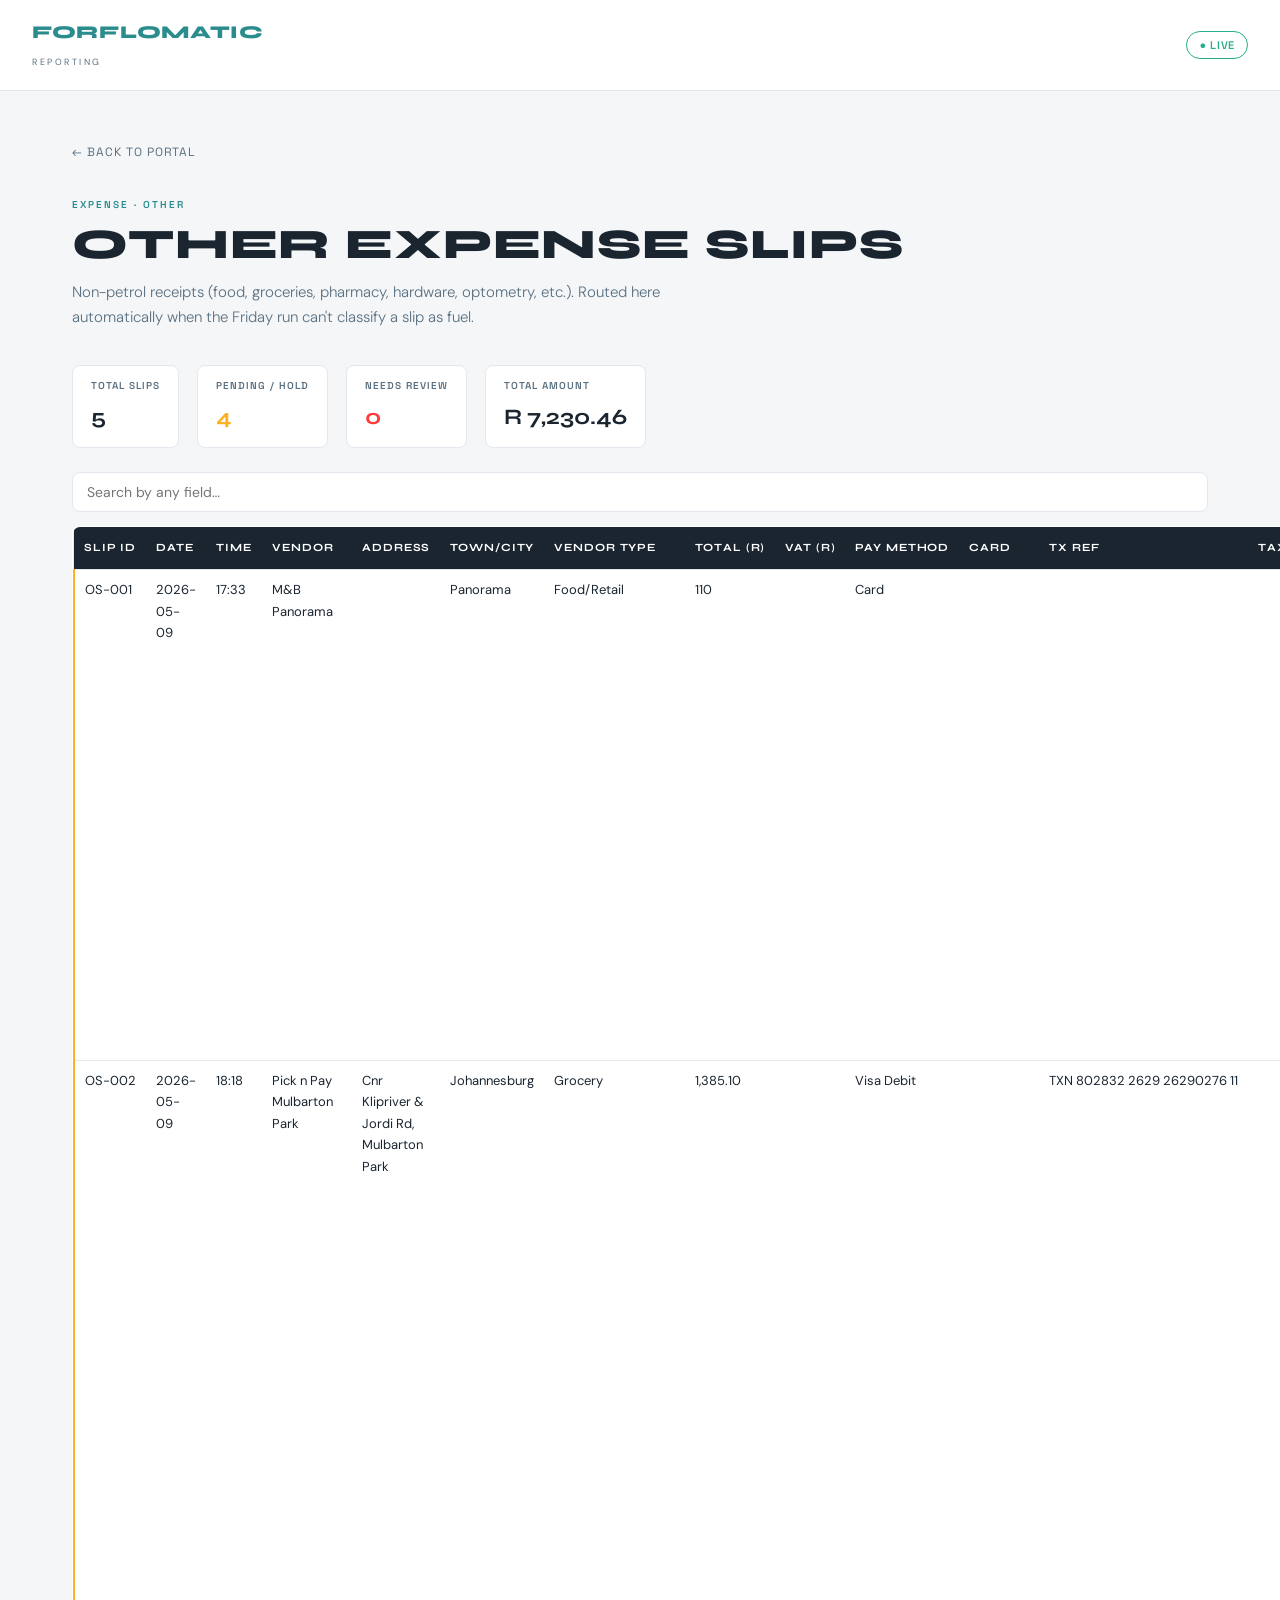
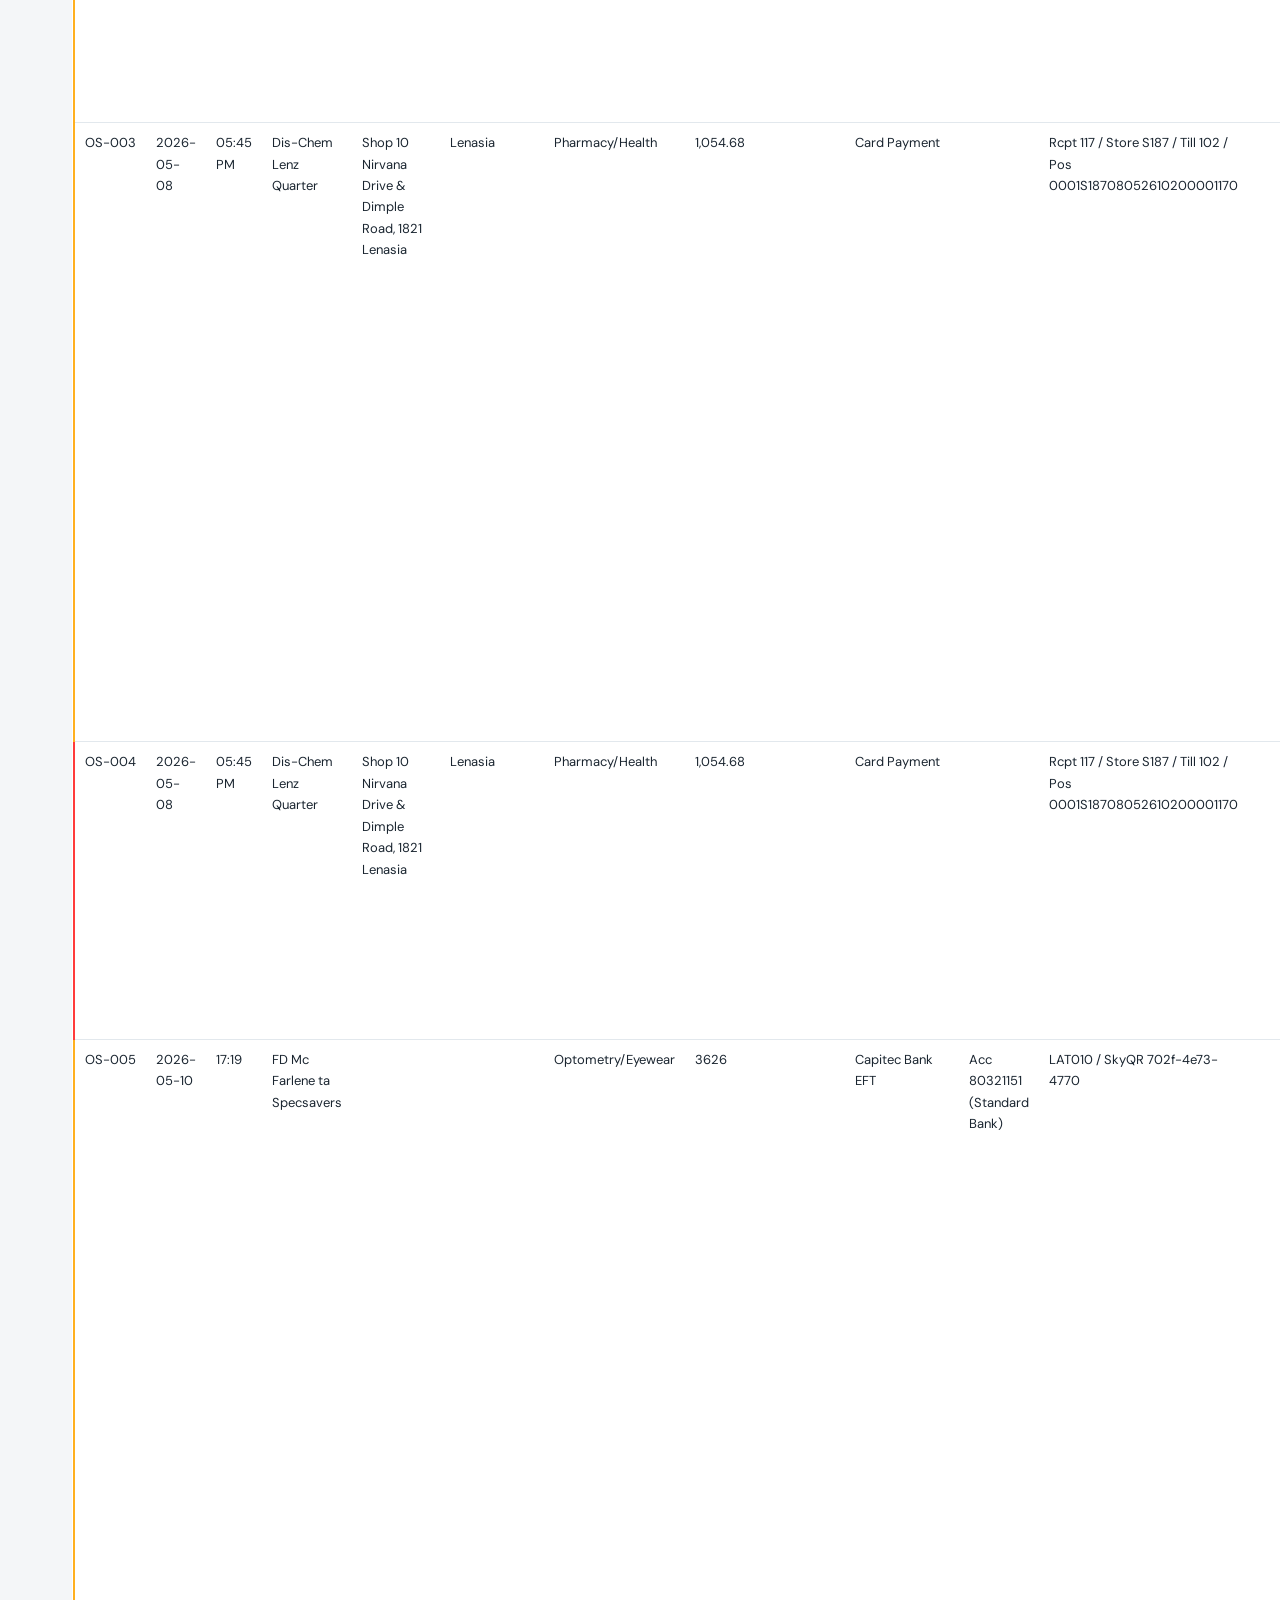
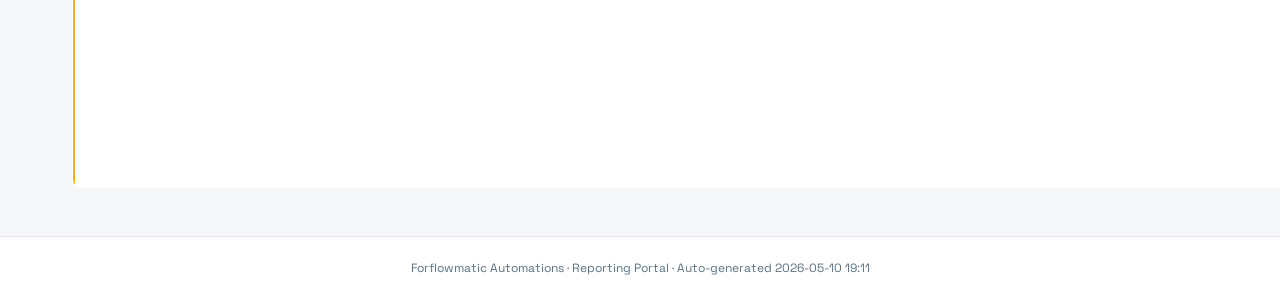
==== other-slips.html @ ba41dc05 "Initial reporting portal - Branded portal home with cards for Petrol Slips, Other Slips, and Account" ====
<!DOCTYPE html>
<html lang="en">
<head>
  <meta charset="utf-8">
  <meta name="viewport" content="width=device-width, initial-scale=1">
  <title>Other Expense Slips — Forflowmatic</title>
  <link rel="preconnect" href="https://fonts.googleapis.com">
  <link rel="preconnect" href="https://fonts.gstatic.com" crossorigin>
  <link href="https://fonts.googleapis.com/css2?family=Syne:wght@700;800&family=Space+Grotesk:wght@400;500;600;700&family=DM+Sans:wght@300;400;500;600&family=JetBrains+Mono:wght@400;500;600&display=swap" rel="stylesheet">
  <link rel="stylesheet" href="assets/style.css">
</head>
<body>
<header class="flo-header">
  <div class="flo-wordmark">
    <span class="flo-name">FORFLOMATIC</span>
    <span class="flo-tagline">Reporting</span>
  </div>
  <div class="flo-status-pills">
    <span class="flo-pill success">Live</span>
  </div>
</header>
<main>
  <a class="viewer-back" href="index.html">← Back to portal</a>
  <p class="label-eyebrow">Expense · Other</p>
  <h1 class="flo-h1">Other Expense Slips</h1>
  <p class="flo-sub">Non-petrol receipts (food, groceries, pharmacy, hardware, optometry, etc.). Routed here automatically when the Friday run can&#x27;t classify a slip as fuel.</p>

  <div class="viewer-stat-row">
    <div class="viewer-stat"><span class="label">Total slips</span><span class="value">5</span></div>
    <div class="viewer-stat"><span class="label">Pending / hold</span><span class="value" style="color:var(--flo-amber-alert);">4</span></div>
    <div class="viewer-stat"><span class="label">Needs review</span><span class="value" style="color:var(--flo-fault-red);">0</span></div>
    <div class="viewer-stat"><span class="label">Total amount</span><span class="value">R 7,230.46</span></div>
  </div>

  <div class="viewer-toolbar">
    <input id="search" type="text" class="viewer-search" placeholder="Search by any field…">
  </div>

  <table class="viewer-table"><thead><tr><th>Slip ID</th><th>Date</th><th>Time</th><th>Vendor</th><th>Address</th><th>Town/City</th><th>Vendor Type</th><th>Total (R)</th><th>VAT (R)</th><th>Pay Method</th><th>Card</th><th>Tx Ref</th><th>Tax Invoice</th><th>Driver</th><th>Business Purpose</th><th>Zoho Account</th><th>Linked Bank Txn</th><th>Slip File</th><th>Status</th><th>Notes</th></tr></thead><tbody><tr class="row-needs-review"><td>OS-001</td><td>2026-05-09</td><td>17:33</td><td>M&amp;B Panorama</td><td></td><td>Panorama</td><td>Food/Retail</td><td>110</td><td></td><td>Card</td><td></td><td></td><td></td><td></td><td>PENDING - Quintus to confirm business purpose</td><td>PENDING - category TBD</td><td></td><td>Bank statements/Processed slips/Other/2026-05/OS-001_mb-panorama_2026-05-09.jpg</td><td class="status-hold">Hold</td><td>FLAG: NOT a petrol slip. Receipt appears to be food/retail purchase at M&amp;B Panorama. Image rotated 90deg and partially shadowed. Total ~R110 (subtotal ~R90, VAT ~R17.33 at 15%). Standard-rated supply. Cannot determine exact amount or business purpose. Quintus to confirm: (1) exact total, (2) business purpose, (3) whether this is a company expense or personal. No VAT number legible from image. If amount &lt; R5,000 abridged invoice sufficient. Rule: s11(a) if for trade; s23(g) personal = disallowed.</td></tr><tr class="row-needs-review"><td>OS-002</td><td>2026-05-09</td><td>18:18</td><td>Pick n Pay Mulbarton Park</td><td>Cnr Klipriver &amp; Jordi Rd, Mulbarton Park</td><td>Johannesburg</td><td>Grocery</td><td>1,385.10</td><td></td><td>Visa Debit</td><td></td><td>TXN 802832 2629 26290276 11</td><td></td><td></td><td>PENDING - Quintus to confirm business purpose</td><td>PENDING - category TBD</td><td></td><td>Bank statements/Processed slips/Other/2026-05/OS-002_picknpay-mulbarton_2026-05-09.jpg</td><td class="status-hold">Hold</td><td>FLAG: NOT a petrol slip. Grocery purchase at Pick n Pay Mulbarton Park. Total R1,385.10, VAT R172.61 (on standard-rated items; some items zero-rated food). Supplier VAT No: 4810193617. Tax invoice confirmed (heading &quot;TAX INVOICE&quot;). Items include ginger, beef mince, boerewors, bulk thighs, bacon, silverside, snack bar, mixed nuts, raisins, protein bar, carrots, gelspec, carrier bags. Mixed business/personal likely. FLAG: Primarily appears to be personal grocery shopping. Quintus must confirm business purpose before any deduction claimed. Personal grocery = s23(a) disallowed. If legitimate business entertainment or staff costs, requires s11(a) substantiation with full documentation.</td></tr><tr class="row-needs-review"><td>OS-003</td><td>2026-05-08</td><td>05:45 PM</td><td>Dis-Chem Lenz Quarter</td><td>Shop 10 Nirvana Drive &amp; Dimple Road, 1821 Lenasia</td><td>Lenasia</td><td>Pharmacy/Health</td><td>1,054.68</td><td></td><td>Card Payment</td><td></td><td>Rcpt 117 / Store S187 / Till 102 / Pos 0001S18708052610200001170</td><td></td><td></td><td>PENDING - Quintus to confirm business purpose</td><td>PENDING - category TBD</td><td></td><td>Bank statements/Processed slips/Other/2026-05/OS-003_dischem-lenz-quarter_2026-05-08.jpg</td><td class="status-hold">Hold</td><td>FLAG: NOT a petrol slip. Dis-Chem health/pharmacy purchase. Total R1,054.68, VAT R137.57 (items at 15%), zero-rated items R0 VAT. Supplier VAT No: 4820223024 (confirmed on receipt). Tax invoice confirmed. Items: potassium, magnesium glycinate, zinc, mixed nuts, jumbo mixed raisins, USN protein bar, Protex soap, plastic bag. These appear to be personal health supplements and food items. Quintus must confirm business purpose. Personal health supplements = s23(a) disallowed unless directly for trade purposes. Rule: s11(a) + s23(g) test required. Amount R1,054.68 &lt; R5,000; abridged invoice sufficient for VAT purposes.</td></tr><tr class="row-rejected"><td>OS-004</td><td>2026-05-08</td><td>05:45 PM</td><td>Dis-Chem Lenz Quarter</td><td>Shop 10 Nirvana Drive &amp; Dimple Road, 1821 Lenasia</td><td>Lenasia</td><td>Pharmacy/Health</td><td>1,054.68</td><td></td><td>Card Payment</td><td></td><td>Rcpt 117 / Store S187 / Till 102 / Pos 0001S18708052610200001170</td><td></td><td></td><td>DUPLICATE - same receipt as PS-010</td><td>DUPLICATE - DO NOT IMPORT</td><td></td><td>Bank statements/Processed slips/Other/2026-05/OS-004_dischem-lenz-quarter_2026-05-08_DUPLICATE.jpg</td><td class="status-rejected">Rejected</td><td>DUPLICATE: Identical receipt to PS-010 (same store, date, time, till, receipt number Rcpt 117, total R1,054.68). File Scan_20260509_120548 1.jpg is a second scan of the same slip. DO NOT import to Zoho - would create double-counting. Original filed under PS-010. Retain file for audit trail but mark Rejected.</td></tr><tr class="row-needs-review"><td>OS-005</td><td>2026-05-10</td><td>17:19</td><td>FD Mc Farlene ta Specsavers</td><td></td><td></td><td>Optometry/Eyewear</td><td>3626</td><td></td><td>Capitec Bank EFT</td><td>Acc 80321151 (Standard Bank)</td><td>LAT010 / SkyQR 702f-4e73-4770</td><td></td><td>Quintus Lategan</td><td>PENDING - Quintus to confirm business purpose</td><td>PENDING - category TBD (possibly Medical Aid / Eyewear / Personal)</td><td>2026-05-10 R3626.00 (Capitec payment)</td><td>Bank statements/Processed slips/Other/2026-05/OS-005_specsavers_2026-05-10.pdf</td><td class="status-hold">Hold</td><td>FLAG: NOT a petrol slip and NOT an expense slip. This is a Capitec Bank payment notification (proof of EFT) for R3,626.00 to Specsavers (FD Mc Farlene ta Specsavers, Std Bank acct 80321151). Ref LAT010. Personal optometry/eyewear purchase - NO business deduction unless prescribed corrective eyewear required for trade purposes (very narrow test). s23(a) likely applies (personal/domestic). Quintus must confirm: (1) business vs personal, (2) whether an actual tax invoice from Specsavers exists (this is only a payment notification - NOT a tax invoice; cannot claim input VAT without tax invoice). Amount R3,626 &lt; R5,000 so abridged tax invoice from Specsavers needed. DO NOT import to Zoho without Specsavers tax invoice and confirmed business purpose.</td></tr></tbody></table>
</main>
<footer class="flo-footer">
  Forflowmatic Automations · Reporting Portal · Auto-generated <span id="genTs"></span>
</footer>
<script>
  document.getElementById('genTs').textContent = '2026-05-10 19:11';
  const search = document.getElementById('search');
  const rows = document.querySelectorAll('.viewer-table tbody tr');
  search.addEventListener('input', () => {
    const q = search.value.trim().toLowerCase();
    rows.forEach(r => {
      r.style.display = (!q || r.textContent.toLowerCase().includes(q)) ? '' : 'none';
    });
  });
</script>
</body>
</html>
---- assets/style.css ----
/* ── Forflowmatic brand tokens (with brighter alert colours) ────────────── */
:root {
  --flo-teal:          #2A8C8C;
  --flo-teal-light:    #7EC8C8;
  --flo-teal-lighter:  #C0E4E4;
  --flo-teal-lightest: #E8F5F5;
  --flo-teal-dark:     #1E6868;
  --flo-teal-darker:   #134545;
  --flo-navy:          #1A2530;
  --flo-steel:         #3D5A72;
  --flo-steel-light:   #8BAAB8;
  --flo-white:         #FFFFFF;
  --flo-bg:            #F4F6F8;

  /* Brighter alert colours per request */
  --flo-amber-alert:   #FFB020;     /* brighter than standard warning #E67E22 */
  --flo-amber-bg:      #FFF4DB;
  --flo-fault-red:     #FF3B3B;     /* brighter than standard danger #C0392B */
  --flo-fault-bg:      #FFE5E5;
  --flo-success:       #27AE8C;
  --flo-success-bg:    #E0F5EE;
  --flo-info:          #2980B9;

  /* Neutrals */
  --flo-n-100: #F4F6F8;
  --flo-n-200: #E2E8ED;
  --flo-n-300: #C0CDD8;
  --flo-n-400: #94A3B0;
  --flo-n-500: #5A7080;
  --flo-n-700: #2A3F52;
  --flo-n-900: #1A2530;

  /* Radii */
  --r-sm: 4px;
  --r-md: 8px;
  --r-lg: 12px;
  --r-xl: 16px;

  /* Fonts */
  --font-display: 'Syne', sans-serif;
  --font-ui:      'Space Grotesk', sans-serif;
  --font-body:    'DM Sans', sans-serif;
  --font-mono:    'JetBrains Mono', monospace;

  /* Theme surfaces */
  --background: var(--flo-bg);
  --surface:    var(--flo-white);
  --foreground: var(--flo-navy);
  --muted:      var(--flo-n-500);
  --border:     var(--flo-n-200);
  --accent:     var(--flo-teal);
}

* { box-sizing: border-box; }

body {
  margin: 0;
  background: var(--background);
  color: var(--foreground);
  font-family: var(--font-body);
  font-size: 15px;
  line-height: 1.65;
  min-height: 100vh;
  display: flex;
  flex-direction: column;
}

/* ── Header ─────────────────────────────────────────────────────────────── */
header.flo-header {
  border-bottom: 1px solid var(--border);
  background: var(--surface);
  padding: 18px 32px;
  display: flex;
  align-items: center;
  justify-content: space-between;
}
.flo-wordmark .flo-name {
  font-family: var(--font-display);
  font-weight: 800;
  font-size: 18px;
  letter-spacing: 0.04em;
  color: var(--flo-teal);
  display: block;
}
.flo-wordmark .flo-tagline {
  font-family: var(--font-body);
  font-weight: 400;
  font-size: 9px;
  letter-spacing: 0.28em;
  color: var(--muted);
  margin-top: -2px;
  text-transform: uppercase;
}
.flo-status-pills { display: flex; gap: 8px; }
.flo-pill {
  font-family: var(--font-ui);
  font-size: 11px;
  font-weight: 600;
  text-transform: uppercase;
  letter-spacing: 0.06em;
  padding: 4px 12px;
  border-radius: 999px;
  border: 1px solid currentColor;
}
.flo-pill.success { color: var(--flo-success); }
.flo-pill.amber   { color: var(--flo-amber-alert); }
.flo-pill.muted   { color: var(--muted); }
.flo-pill::before { content: '● '; }

/* ── Main ───────────────────────────────────────────────────────────────── */
main {
  flex: 1;
  padding: 48px 32px;
  max-width: 1200px;
  width: 100%;
  margin: 0 auto;
}
.label-eyebrow {
  font-family: var(--font-ui);
  font-size: 10px;
  font-weight: 600;
  letter-spacing: 0.2em;
  text-transform: uppercase;
  color: var(--accent);
  margin-bottom: 8px;
}
.flo-h1 {
  font-family: var(--font-display);
  font-weight: 800;
  font-size: 42px;
  line-height: 1.1;
  letter-spacing: 0.02em;
  text-transform: uppercase;
  color: var(--foreground);
  margin: 0 0 12px;
}
.flo-sub {
  color: var(--muted);
  font-size: 15px;
  font-weight: 300;
  margin: 0 0 36px;
  max-width: 640px;
}

/* ── Card grid ──────────────────────────────────────────────────────────── */
.flo-grid {
  display: grid;
  grid-template-columns: repeat(auto-fill, minmax(320px, 1fr));
  gap: 18px;
}
.flo-card {
  display: block;
  background: var(--surface);
  border: 1px solid var(--border);
  border-radius: var(--r-lg);
  padding: 24px;
  text-decoration: none;
  color: inherit;
  transition: transform 0.15s, border-color 0.15s, box-shadow 0.15s;
  position: relative;
  overflow: hidden;
}
.flo-card::before {
  content: '';
  position: absolute;
  inset: 0 auto 0 0;
  width: 4px;
  background: var(--card-accent, var(--flo-teal));
}
.flo-card:hover {
  border-color: var(--card-accent, var(--flo-teal));
  transform: translateY(-2px);
  box-shadow: 0 6px 24px rgba(26, 37, 48, 0.08);
}
.flo-card .card-icon {
  font-size: 22px;
  color: var(--card-accent, var(--flo-teal));
  margin-bottom: 12px;
}
.flo-card .card-title {
  font-family: var(--font-display);
  font-weight: 700;
  font-size: 18px;
  text-transform: uppercase;
  letter-spacing: 0.02em;
  margin: 0 0 6px;
}
.flo-card .card-desc {
  font-size: 13.5px;
  color: var(--muted);
  margin: 0 0 12px;
}
.flo-card .card-meta {
  display: flex;
  flex-wrap: wrap;
  gap: 8px;
  font-family: var(--font-ui);
  font-size: 10.5px;
  font-weight: 600;
  letter-spacing: 0.06em;
  text-transform: uppercase;
  color: var(--muted);
}
.flo-card .stat {
  display: inline-flex;
  align-items: center;
  gap: 6px;
}
.flo-card .stat-num {
  font-family: var(--font-display);
  font-weight: 700;
  font-size: 16px;
  color: var(--foreground);
  letter-spacing: 0;
  text-transform: none;
}

/* Card colour variants — easy to add more */
.flo-card.is-petrol  { --card-accent: var(--flo-teal); }
.flo-card.is-other   { --card-accent: var(--flo-amber-alert); }   /* amber alert */
.flo-card.is-txn     { --card-accent: var(--flo-steel); }
.flo-card.is-faulty  { --card-accent: var(--flo-fault-red); }     /* fault red */

/* Section header */
.flo-section-h {
  display: flex;
  align-items: baseline;
  gap: 14px;
  margin: 40px 0 16px;
  padding-bottom: 10px;
  border-bottom: 1px solid var(--border);
}
.flo-section-h h2 {
  font-family: var(--font-display);
  font-weight: 800;
  font-size: 16px;
  text-transform: uppercase;
  letter-spacing: 0.08em;
  margin: 0;
}
.flo-section-h .count {
  font-family: var(--font-ui);
  font-size: 11px;
  color: var(--muted);
  background: var(--flo-n-100);
  padding: 2px 8px;
  border-radius: 999px;
  font-weight: 600;
}

/* ── Footer ─────────────────────────────────────────────────────────────── */
footer.flo-footer {
  border-top: 1px solid var(--border);
  text-align: center;
  padding: 22px 32px;
  font-family: var(--font-ui);
  font-size: 12px;
  color: var(--muted);
  background: var(--surface);
}

/* ── Tracker viewer (slip data tables) ──────────────────────────────────── */
.viewer-back {
  display: inline-block;
  font-family: var(--font-ui);
  font-size: 12px;
  text-transform: uppercase;
  letter-spacing: 0.08em;
  color: var(--muted);
  text-decoration: none;
  margin-bottom: 24px;
}
.viewer-back:hover { color: var(--accent); }

.viewer-toolbar {
  display: flex;
  gap: 10px;
  flex-wrap: wrap;
  margin-bottom: 14px;
}
.viewer-search {
  flex: 1;
  min-width: 240px;
  padding: 10px 14px;
  border: 1px solid var(--border);
  border-radius: var(--r-md);
  background: var(--surface);
  font-family: var(--font-body);
  font-size: 14px;
  color: var(--foreground);
  outline: none;
}
.viewer-search:focus { border-color: var(--accent); }
.viewer-stat-row {
  display: flex;
  gap: 18px;
  flex-wrap: wrap;
  margin: 10px 0 24px;
}
.viewer-stat {
  background: var(--surface);
  border: 1px solid var(--border);
  border-radius: var(--r-md);
  padding: 12px 18px;
  flex: 0 0 auto;
}
.viewer-stat .label {
  display: block;
  font-family: var(--font-ui);
  font-size: 10px;
  font-weight: 600;
  text-transform: uppercase;
  letter-spacing: 0.1em;
  color: var(--muted);
  margin-bottom: 4px;
}
.viewer-stat .value {
  font-family: var(--font-display);
  font-weight: 700;
  font-size: 22px;
}

table.viewer-table {
  width: 100%;
  border-collapse: collapse;
  font-size: 13px;
  background: var(--surface);
  border: 1px solid var(--border);
  border-radius: var(--r-md);
  overflow: hidden;
}
table.viewer-table th {
  background: var(--flo-navy);
  color: var(--flo-white);
  font-family: var(--font-display);
  font-weight: 700;
  font-size: 11px;
  text-transform: uppercase;
  letter-spacing: 0.08em;
  padding: 12px 10px;
  text-align: left;
  white-space: nowrap;
}
table.viewer-table td {
  padding: 9px 10px;
  border-top: 1px solid var(--border);
  vertical-align: top;
}
table.viewer-table tr:hover td { background: var(--flo-teal-lightest); }

.status-pending { color: var(--flo-amber-alert); font-weight: 600; }
.status-hold,
.status-needs-review { color: var(--flo-amber-alert); font-weight: 600; }
.status-rejected { color: var(--flo-fault-red); font-weight: 600; }
.status-reviewed,
.status-approved { color: var(--flo-success); font-weight: 600; }
.status-imported { color: var(--flo-info); font-weight: 600; }

.row-needs-review td:first-child { border-left: 3px solid var(--flo-amber-alert); }
.row-rejected     td:first-child { border-left: 3px solid var(--flo-fault-red); }
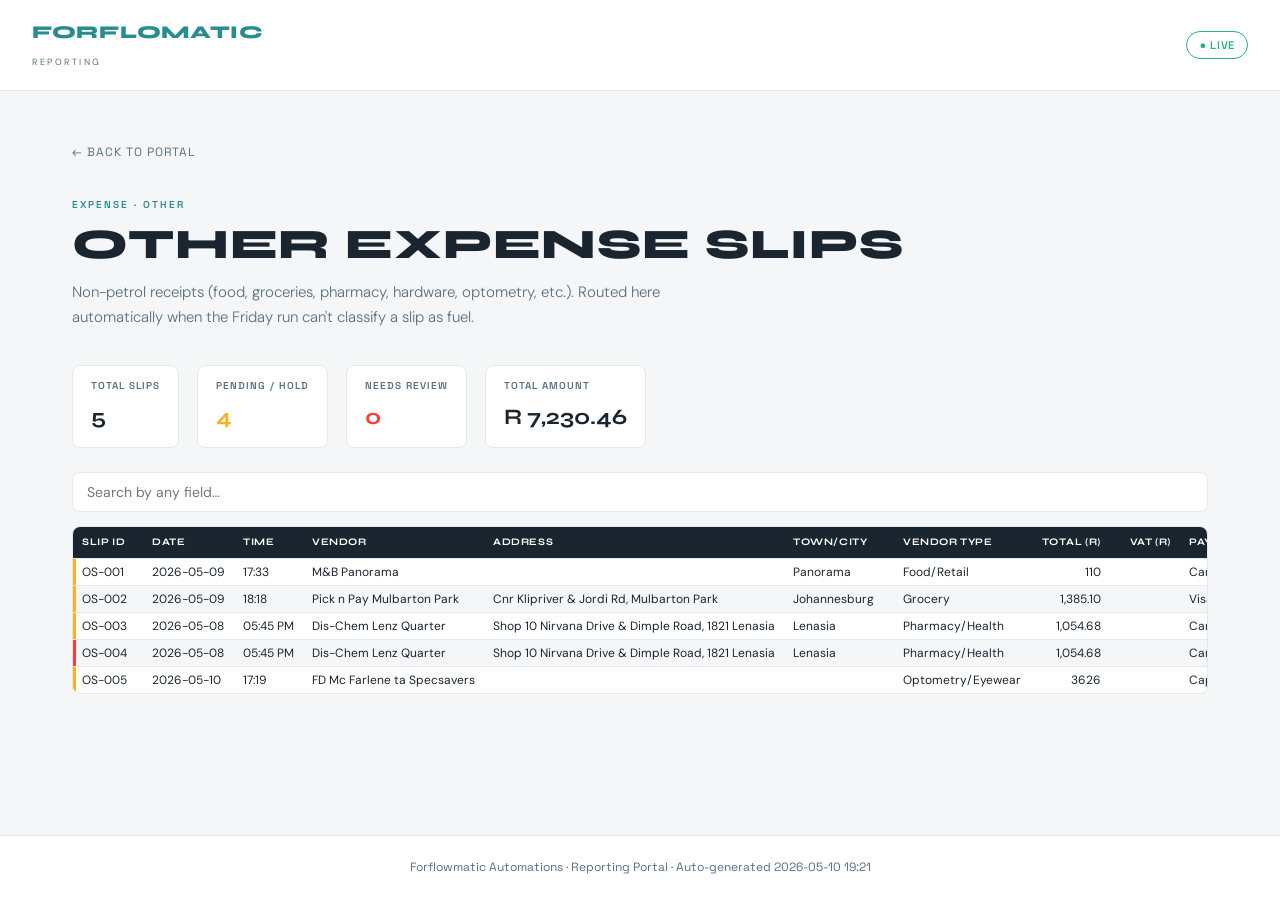
==== commit df7b2ef6: "Tighten viewer tables — fixed layout, ellipsis truncation, hover tooltips - Fixed-layout tables with" ====
--- a/other-slips.html
+++ b/other-slips.html
@@ -36,13 +36,13 @@
     <input id="search" type="text" class="viewer-search" placeholder="Search by any field…">
   </div>
 
-  <table class="viewer-table"><thead><tr><th>Slip ID</th><th>Date</th><th>Time</th><th>Vendor</th><th>Address</th><th>Town/City</th><th>Vendor Type</th><th>Total (R)</th><th>VAT (R)</th><th>Pay Method</th><th>Card</th><th>Tx Ref</th><th>Tax Invoice</th><th>Driver</th><th>Business Purpose</th><th>Zoho Account</th><th>Linked Bank Txn</th><th>Slip File</th><th>Status</th><th>Notes</th></tr></thead><tbody><tr class="row-needs-review"><td>OS-001</td><td>2026-05-09</td><td>17:33</td><td>M&amp;B Panorama</td><td></td><td>Panorama</td><td>Food/Retail</td><td>110</td><td></td><td>Card</td><td></td><td></td><td></td><td></td><td>PENDING - Quintus to confirm business purpose</td><td>PENDING - category TBD</td><td></td><td>Bank statements/Processed slips/Other/2026-05/OS-001_mb-panorama_2026-05-09.jpg</td><td class="status-hold">Hold</td><td>FLAG: NOT a petrol slip. Receipt appears to be food/retail purchase at M&amp;B Panorama. Image rotated 90deg and partially shadowed. Total ~R110 (subtotal ~R90, VAT ~R17.33 at 15%). Standard-rated supply. Cannot determine exact amount or business purpose. Quintus to confirm: (1) exact total, (2) business purpose, (3) whether this is a company expense or personal. No VAT number legible from image. If amount &lt; R5,000 abridged invoice sufficient. Rule: s11(a) if for trade; s23(g) personal = disallowed.</td></tr><tr class="row-needs-review"><td>OS-002</td><td>2026-05-09</td><td>18:18</td><td>Pick n Pay Mulbarton Park</td><td>Cnr Klipriver &amp; Jordi Rd, Mulbarton Park</td><td>Johannesburg</td><td>Grocery</td><td>1,385.10</td><td></td><td>Visa Debit</td><td></td><td>TXN 802832 2629 26290276 11</td><td></td><td></td><td>PENDING - Quintus to confirm business purpose</td><td>PENDING - category TBD</td><td></td><td>Bank statements/Processed slips/Other/2026-05/OS-002_picknpay-mulbarton_2026-05-09.jpg</td><td class="status-hold">Hold</td><td>FLAG: NOT a petrol slip. Grocery purchase at Pick n Pay Mulbarton Park. Total R1,385.10, VAT R172.61 (on standard-rated items; some items zero-rated food). Supplier VAT No: 4810193617. Tax invoice confirmed (heading &quot;TAX INVOICE&quot;). Items include ginger, beef mince, boerewors, bulk thighs, bacon, silverside, snack bar, mixed nuts, raisins, protein bar, carrots, gelspec, carrier bags. Mixed business/personal likely. FLAG: Primarily appears to be personal grocery shopping. Quintus must confirm business purpose before any deduction claimed. Personal grocery = s23(a) disallowed. If legitimate business entertainment or staff costs, requires s11(a) substantiation with full documentation.</td></tr><tr class="row-needs-review"><td>OS-003</td><td>2026-05-08</td><td>05:45 PM</td><td>Dis-Chem Lenz Quarter</td><td>Shop 10 Nirvana Drive &amp; Dimple Road, 1821 Lenasia</td><td>Lenasia</td><td>Pharmacy/Health</td><td>1,054.68</td><td></td><td>Card Payment</td><td></td><td>Rcpt 117 / Store S187 / Till 102 / Pos 0001S18708052610200001170</td><td></td><td></td><td>PENDING - Quintus to confirm business purpose</td><td>PENDING - category TBD</td><td></td><td>Bank statements/Processed slips/Other/2026-05/OS-003_dischem-lenz-quarter_2026-05-08.jpg</td><td class="status-hold">Hold</td><td>FLAG: NOT a petrol slip. Dis-Chem health/pharmacy purchase. Total R1,054.68, VAT R137.57 (items at 15%), zero-rated items R0 VAT. Supplier VAT No: 4820223024 (confirmed on receipt). Tax invoice confirmed. Items: potassium, magnesium glycinate, zinc, mixed nuts, jumbo mixed raisins, USN protein bar, Protex soap, plastic bag. These appear to be personal health supplements and food items. Quintus must confirm business purpose. Personal health supplements = s23(a) disallowed unless directly for trade purposes. Rule: s11(a) + s23(g) test required. Amount R1,054.68 &lt; R5,000; abridged invoice sufficient for VAT purposes.</td></tr><tr class="row-rejected"><td>OS-004</td><td>2026-05-08</td><td>05:45 PM</td><td>Dis-Chem Lenz Quarter</td><td>Shop 10 Nirvana Drive &amp; Dimple Road, 1821 Lenasia</td><td>Lenasia</td><td>Pharmacy/Health</td><td>1,054.68</td><td></td><td>Card Payment</td><td></td><td>Rcpt 117 / Store S187 / Till 102 / Pos 0001S18708052610200001170</td><td></td><td></td><td>DUPLICATE - same receipt as PS-010</td><td>DUPLICATE - DO NOT IMPORT</td><td></td><td>Bank statements/Processed slips/Other/2026-05/OS-004_dischem-lenz-quarter_2026-05-08_DUPLICATE.jpg</td><td class="status-rejected">Rejected</td><td>DUPLICATE: Identical receipt to PS-010 (same store, date, time, till, receipt number Rcpt 117, total R1,054.68). File Scan_20260509_120548 1.jpg is a second scan of the same slip. DO NOT import to Zoho - would create double-counting. Original filed under PS-010. Retain file for audit trail but mark Rejected.</td></tr><tr class="row-needs-review"><td>OS-005</td><td>2026-05-10</td><td>17:19</td><td>FD Mc Farlene ta Specsavers</td><td></td><td></td><td>Optometry/Eyewear</td><td>3626</td><td></td><td>Capitec Bank EFT</td><td>Acc 80321151 (Standard Bank)</td><td>LAT010 / SkyQR 702f-4e73-4770</td><td></td><td>Quintus Lategan</td><td>PENDING - Quintus to confirm business purpose</td><td>PENDING - category TBD (possibly Medical Aid / Eyewear / Personal)</td><td>2026-05-10 R3626.00 (Capitec payment)</td><td>Bank statements/Processed slips/Other/2026-05/OS-005_specsavers_2026-05-10.pdf</td><td class="status-hold">Hold</td><td>FLAG: NOT a petrol slip and NOT an expense slip. This is a Capitec Bank payment notification (proof of EFT) for R3,626.00 to Specsavers (FD Mc Farlene ta Specsavers, Std Bank acct 80321151). Ref LAT010. Personal optometry/eyewear purchase - NO business deduction unless prescribed corrective eyewear required for trade purposes (very narrow test). s23(a) likely applies (personal/domestic). Quintus must confirm: (1) business vs personal, (2) whether an actual tax invoice from Specsavers exists (this is only a payment notification - NOT a tax invoice; cannot claim input VAT without tax invoice). Amount R3,626 &lt; R5,000 so abridged tax invoice from Specsavers needed. DO NOT import to Zoho without Specsavers tax invoice and confirmed business purpose.</td></tr></tbody></table>
+  <div class="viewer-table-wrap"><table class="viewer-table"><colgroup><col style="width:70px"><col style="width:84px"><col style="width:64px"><col style="width:150px"><col style="width:200px"><col style="width:110px"><col style="width:120px"><col style="width:80px"><col style="width:70px"><col style="width:110px"><col style="width:80px"><col style="width:130px"><col style="width:70px"><col style="width:130px"><col style="width:200px"><col style="width:160px"><col style="width:150px"><col style="width:200px"><col style="width:90px"><col style="width:280px"></colgroup><thead><tr><th>Slip ID</th><th>Date</th><th>Time</th><th>Vendor</th><th>Address</th><th>Town/City</th><th>Vendor Type</th><th class="num">Total (R)</th><th class="num">VAT (R)</th><th>Pay Method</th><th>Card</th><th>Tx Ref</th><th>Tax Invoice</th><th>Driver</th><th>Business Purpose</th><th>Zoho Account</th><th>Linked Bank Txn</th><th>Slip File</th><th>Status</th><th>Notes</th></tr></thead><tbody><tr class="row-needs-review"><td title="OS-001">OS-001</td><td title="2026-05-09">2026-05-09</td><td title="17:33">17:33</td><td title="M&amp;B Panorama">M&amp;B Panorama</td><td></td><td title="Panorama">Panorama</td><td title="Food/Retail">Food/Retail</td><td class="num" title="110">110</td><td class="num"></td><td title="Card">Card</td><td></td><td></td><td></td><td></td><td title="PENDING - Quintus to confirm business purpose">PENDING - Quintus to confirm business purpose</td><td title="PENDING - category TBD">PENDING - category TBD</td><td></td><td title="Bank statements/Processed slips/Other/2026-05/OS-001_mb-panorama_2026-05-09.jpg">Bank statements/Processed slips/Other/2026-05/OS-001_mb-panorama_2026-05-09.jpg</td><td class="status-hold" title="Hold">Hold</td><td title="FLAG: NOT a petrol slip. Receipt appears to be food/retail purchase at M&amp;B Panorama. Image rotated 90deg and partially shadowed. Total ~R110 (subtotal ~R90, VAT ~R17.33 at 15%). Standard-rated supply. Cannot determine exact amount or business purpose. Quintus to confirm: (1) exact total, (2) business purpose, (3) whether this is a company expense or personal. No VAT number legible from image. If amount &lt; R5,000 abridged invoice sufficient. Rule: s11(a) if for trade; s23(g) personal = disallowed.">FLAG: NOT a petrol slip. Receipt appears to be food/retail purchase at M&amp;B Panorama. Image rotated 90deg and partially shadowed. Total ~R110 (subtotal ~R90, VAT ~R17.33 at 15%). Standard-rated supply. Cannot determine exact amount or business purpose. Quintus to confirm: (1) exact total, (2) business purpose, (3) whether this is a company expense or personal. No VAT number legible from image. If amount &lt; R5,000 abridged invoice sufficient. Rule: s11(a) if for trade; s23(g) personal = disallowed.</td></tr><tr class="row-needs-review"><td title="OS-002">OS-002</td><td title="2026-05-09">2026-05-09</td><td title="18:18">18:18</td><td title="Pick n Pay Mulbarton Park">Pick n Pay Mulbarton Park</td><td title="Cnr Klipriver &amp; Jordi Rd, Mulbarton Park">Cnr Klipriver &amp; Jordi Rd, Mulbarton Park</td><td title="Johannesburg">Johannesburg</td><td title="Grocery">Grocery</td><td class="num" title="1,385.10">1,385.10</td><td class="num"></td><td title="Visa Debit">Visa Debit</td><td></td><td title="TXN 802832 2629 26290276 11">TXN 802832 2629 26290276 11</td><td></td><td></td><td title="PENDING - Quintus to confirm business purpose">PENDING - Quintus to confirm business purpose</td><td title="PENDING - category TBD">PENDING - category TBD</td><td></td><td title="Bank statements/Processed slips/Other/2026-05/OS-002_picknpay-mulbarton_2026-05-09.jpg">Bank statements/Processed slips/Other/2026-05/OS-002_picknpay-mulbarton_2026-05-09.jpg</td><td class="status-hold" title="Hold">Hold</td><td title="FLAG: NOT a petrol slip. Grocery purchase at Pick n Pay Mulbarton Park. Total R1,385.10, VAT R172.61 (on standard-rated items; some items zero-rated food). Supplier VAT No: 4810193617. Tax invoice confirmed (heading &quot;TAX INVOICE&quot;). Items include ginger, beef mince, boerewors, bulk thighs, bacon, silverside, snack bar, mixed nuts, raisins, protein bar, carrots, gelspec, carrier bags. Mixed business/personal likely. FLAG: Primarily appears to be personal grocery shopping. Quintus must confirm business purpose before any deduction claimed. Personal grocery = s23(a) disallowed. If legitimate business entertainment or staff costs, requires s11(a) substantiation with full documentation.">FLAG: NOT a petrol slip. Grocery purchase at Pick n Pay Mulbarton Park. Total R1,385.10, VAT R172.61 (on standard-rated items; some items zero-rated food). Supplier VAT No: 4810193617. Tax invoice confirmed (heading &quot;TAX INVOICE&quot;). Items include ginger, beef mince, boerewors, bulk thighs, bacon, silverside, snack bar, mixed nuts, raisins, protein bar, carrots, gelspec, carrier bags. Mixed business/personal likely. FLAG: Primarily appears to be personal grocery shopping. Quintus must confirm business purpose before any deduction claimed. Personal grocery = s23(a) disallowed. If legitimate business entertainment or staff costs, requires s11(a) substantiation with full documentation.</td></tr><tr class="row-needs-review"><td title="OS-003">OS-003</td><td title="2026-05-08">2026-05-08</td><td title="05:45 PM">05:45 PM</td><td title="Dis-Chem Lenz Quarter">Dis-Chem Lenz Quarter</td><td title="Shop 10 Nirvana Drive &amp; Dimple Road, 1821 Lenasia">Shop 10 Nirvana Drive &amp; Dimple Road, 1821 Lenasia</td><td title="Lenasia">Lenasia</td><td title="Pharmacy/Health">Pharmacy/Health</td><td class="num" title="1,054.68">1,054.68</td><td class="num"></td><td title="Card Payment">Card Payment</td><td></td><td title="Rcpt 117 / Store S187 / Till 102 / Pos 0001S18708052610200001170">Rcpt 117 / Store S187 / Till 102 / Pos 0001S18708052610200001170</td><td></td><td></td><td title="PENDING - Quintus to confirm business purpose">PENDING - Quintus to confirm business purpose</td><td title="PENDING - category TBD">PENDING - category TBD</td><td></td><td title="Bank statements/Processed slips/Other/2026-05/OS-003_dischem-lenz-quarter_2026-05-08.jpg">Bank statements/Processed slips/Other/2026-05/OS-003_dischem-lenz-quarter_2026-05-08.jpg</td><td class="status-hold" title="Hold">Hold</td><td title="FLAG: NOT a petrol slip. Dis-Chem health/pharmacy purchase. Total R1,054.68, VAT R137.57 (items at 15%), zero-rated items R0 VAT. Supplier VAT No: 4820223024 (confirmed on receipt). Tax invoice confirmed. Items: potassium, magnesium glycinate, zinc, mixed nuts, jumbo mixed raisins, USN protein bar, Protex soap, plastic bag. These appear to be personal health supplements and food items. Quintus must confirm business purpose. Personal health supplements = s23(a) disallowed unless directly for trade purposes. Rule: s11(a) + s23(g) test required. Amount R1,054.68 &lt; R5,000; abridged invoice sufficient for VAT purposes.">FLAG: NOT a petrol slip. Dis-Chem health/pharmacy purchase. Total R1,054.68, VAT R137.57 (items at 15%), zero-rated items R0 VAT. Supplier VAT No: 4820223024 (confirmed on receipt). Tax invoice confirmed. Items: potassium, magnesium glycinate, zinc, mixed nuts, jumbo mixed raisins, USN protein bar, Protex soap, plastic bag. These appear to be personal health supplements and food items. Quintus must confirm business purpose. Personal health supplements = s23(a) disallowed unless directly for trade purposes. Rule: s11(a) + s23(g) test required. Amount R1,054.68 &lt; R5,000; abridged invoice sufficient for VAT purposes.</td></tr><tr class="row-rejected"><td title="OS-004">OS-004</td><td title="2026-05-08">2026-05-08</td><td title="05:45 PM">05:45 PM</td><td title="Dis-Chem Lenz Quarter">Dis-Chem Lenz Quarter</td><td title="Shop 10 Nirvana Drive &amp; Dimple Road, 1821 Lenasia">Shop 10 Nirvana Drive &amp; Dimple Road, 1821 Lenasia</td><td title="Lenasia">Lenasia</td><td title="Pharmacy/Health">Pharmacy/Health</td><td class="num" title="1,054.68">1,054.68</td><td class="num"></td><td title="Card Payment">Card Payment</td><td></td><td title="Rcpt 117 / Store S187 / Till 102 / Pos 0001S18708052610200001170">Rcpt 117 / Store S187 / Till 102 / Pos 0001S18708052610200001170</td><td></td><td></td><td title="DUPLICATE - same receipt as PS-010">DUPLICATE - same receipt as PS-010</td><td title="DUPLICATE - DO NOT IMPORT">DUPLICATE - DO NOT IMPORT</td><td></td><td title="Bank statements/Processed slips/Other/2026-05/OS-004_dischem-lenz-quarter_2026-05-08_DUPLICATE.jpg">Bank statements/Processed slips/Other/2026-05/OS-004_dischem-lenz-quarter_2026-05-08_DUPLICATE.jpg</td><td class="status-rejected" title="Rejected">Rejected</td><td title="DUPLICATE: Identical receipt to PS-010 (same store, date, time, till, receipt number Rcpt 117, total R1,054.68). File Scan_20260509_120548 1.jpg is a second scan of the same slip. DO NOT import to Zoho - would create double-counting. Original filed under PS-010. Retain file for audit trail but mark Rejected.">DUPLICATE: Identical receipt to PS-010 (same store, date, time, till, receipt number Rcpt 117, total R1,054.68). File Scan_20260509_120548 1.jpg is a second scan of the same slip. DO NOT import to Zoho - would create double-counting. Original filed under PS-010. Retain file for audit trail but mark Rejected.</td></tr><tr class="row-needs-review"><td title="OS-005">OS-005</td><td title="2026-05-10">2026-05-10</td><td title="17:19">17:19</td><td title="FD Mc Farlene ta Specsavers">FD Mc Farlene ta Specsavers</td><td></td><td></td><td title="Optometry/Eyewear">Optometry/Eyewear</td><td class="num" title="3626">3626</td><td class="num"></td><td title="Capitec Bank EFT">Capitec Bank EFT</td><td title="Acc 80321151 (Standard Bank)">Acc 80321151 (Standard Bank)</td><td title="LAT010 / SkyQR 702f-4e73-4770">LAT010 / SkyQR 702f-4e73-4770</td><td></td><td title="Quintus Lategan">Quintus Lategan</td><td title="PENDING - Quintus to confirm business purpose">PENDING - Quintus to confirm business purpose</td><td title="PENDING - category TBD (possibly Medical Aid / Eyewear / Personal)">PENDING - category TBD (possibly Medical Aid / Eyewear / Personal)</td><td title="2026-05-10 R3626.00 (Capitec payment)">2026-05-10 R3626.00 (Capitec payment)</td><td title="Bank statements/Processed slips/Other/2026-05/OS-005_specsavers_2026-05-10.pdf">Bank statements/Processed slips/Other/2026-05/OS-005_specsavers_2026-05-10.pdf</td><td class="status-hold" title="Hold">Hold</td><td title="FLAG: NOT a petrol slip and NOT an expense slip. This is a Capitec Bank payment notification (proof of EFT) for R3,626.00 to Specsavers (FD Mc Farlene ta Specsavers, Std Bank acct 80321151). Ref LAT010. Personal optometry/eyewear purchase - NO business deduction unless prescribed corrective eyewear required for trade purposes (very narrow test). s23(a) likely applies (personal/domestic). Quintus must confirm: (1) business vs personal, (2) whether an actual tax invoice from Specsavers exists (this is only a payment notification - NOT a tax invoice; cannot claim input VAT without tax invoice). Amount R3,626 &lt; R5,000 so abridged tax invoice from Specsavers needed. DO NOT import to Zoho without Specsavers tax invoice and confirmed business purpose.">FLAG: NOT a petrol slip and NOT an expense slip. This is a Capitec Bank payment notification (proof of EFT) for R3,626.00 to Specsavers (FD Mc Farlene ta Specsavers, Std Bank acct 80321151). Ref LAT010. Personal optometry/eyewear purchase - NO business deduction unless prescribed corrective eyewear required for trade purposes (very narrow test). s23(a) likely applies (personal/domestic). Quintus must confirm: (1) business vs personal, (2) whether an actual tax invoice from Specsavers exists (this is only a payment notification - NOT a tax invoice; cannot claim input VAT without tax invoice). Amount R3,626 &lt; R5,000 so abridged tax invoice from Specsavers needed. DO NOT import to Zoho without Specsavers tax invoice and confirmed business purpose.</td></tr></tbody></table></div>
 </main>
 <footer class="flo-footer">
   Forflowmatic Automations · Reporting Portal · Auto-generated <span id="genTs"></span>
 </footer>
 <script>
-  document.getElementById('genTs').textContent = '2026-05-10 19:11';
+  document.getElementById('genTs').textContent = '2026-05-10 19:21';
   const search = document.getElementById('search');
   const rows = document.querySelectorAll('.viewer-table tbody tr');
   search.addEventListener('input', () => {
--- a/assets/style.css
+++ b/assets/style.css
@@ -320,41 +320,62 @@
   font-size: 22px;
 }
 
-table.viewer-table {
-  width: 100%;
-  border-collapse: collapse;
-  font-size: 13px;
+/* Scroll wrapper — long tables overflow horizontally rather than blowing the layout */
+.viewer-table-wrap {
+  overflow-x: auto;
   background: var(--surface);
   border: 1px solid var(--border);
   border-radius: var(--r-md);
-  overflow: hidden;
+}
+
+table.viewer-table {
+  width: max-content;
+  min-width: 100%;
+  border-collapse: collapse;
+  font-size: 12px;
+  table-layout: fixed;     /* respect <col> widths exactly */
+  font-family: var(--font-body);
 }
 table.viewer-table th {
   background: var(--flo-navy);
   color: var(--flo-white);
   font-family: var(--font-display);
   font-weight: 700;
-  font-size: 11px;
-  text-transform: uppercase;
-  letter-spacing: 0.08em;
-  padding: 12px 10px;
+  font-size: 10px;
+  text-transform: uppercase;
+  letter-spacing: 0.06em;
+  padding: 7px 9px;
   text-align: left;
   white-space: nowrap;
+  position: sticky;
+  top: 0;
+  z-index: 1;
 }
 table.viewer-table td {
-  padding: 9px 10px;
+  padding: 4px 9px;
   border-top: 1px solid var(--border);
-  vertical-align: top;
-}
-table.viewer-table tr:hover td { background: var(--flo-teal-lightest); }
-
-.status-pending { color: var(--flo-amber-alert); font-weight: 600; }
+  vertical-align: middle;
+  /* Truncate any cell that's too wide; the browser shows the full text on
+     hover via the title="" attribute set by the generator. */
+  white-space: nowrap;
+  overflow: hidden;
+  text-overflow: ellipsis;
+  line-height: 1.5;
+}
+table.viewer-table tbody tr:nth-child(even) td { background: var(--flo-n-100); }
+table.viewer-table tbody tr:hover    td { background: var(--flo-teal-lightest); }
+
+/* Numeric columns right-aligned for easier scanning */
+table.viewer-table td.num,
+table.viewer-table th.num { text-align: right; font-variant-numeric: tabular-nums; }
+
+.status-pending,
 .status-hold,
 .status-needs-review { color: var(--flo-amber-alert); font-weight: 600; }
-.status-rejected { color: var(--flo-fault-red); font-weight: 600; }
+.status-rejected     { color: var(--flo-fault-red);   font-weight: 600; }
 .status-reviewed,
-.status-approved { color: var(--flo-success); font-weight: 600; }
-.status-imported { color: var(--flo-info); font-weight: 600; }
-
-.row-needs-review td:first-child { border-left: 3px solid var(--flo-amber-alert); }
-.row-rejected     td:first-child { border-left: 3px solid var(--flo-fault-red); }
+.status-approved     { color: var(--flo-success);     font-weight: 600; }
+.status-imported     { color: var(--flo-info);        font-weight: 600; }
+
+.row-needs-review td:first-child { box-shadow: inset 3px 0 0 var(--flo-amber-alert); }
+.row-rejected     td:first-child { box-shadow: inset 3px 0 0 var(--flo-fault-red); }
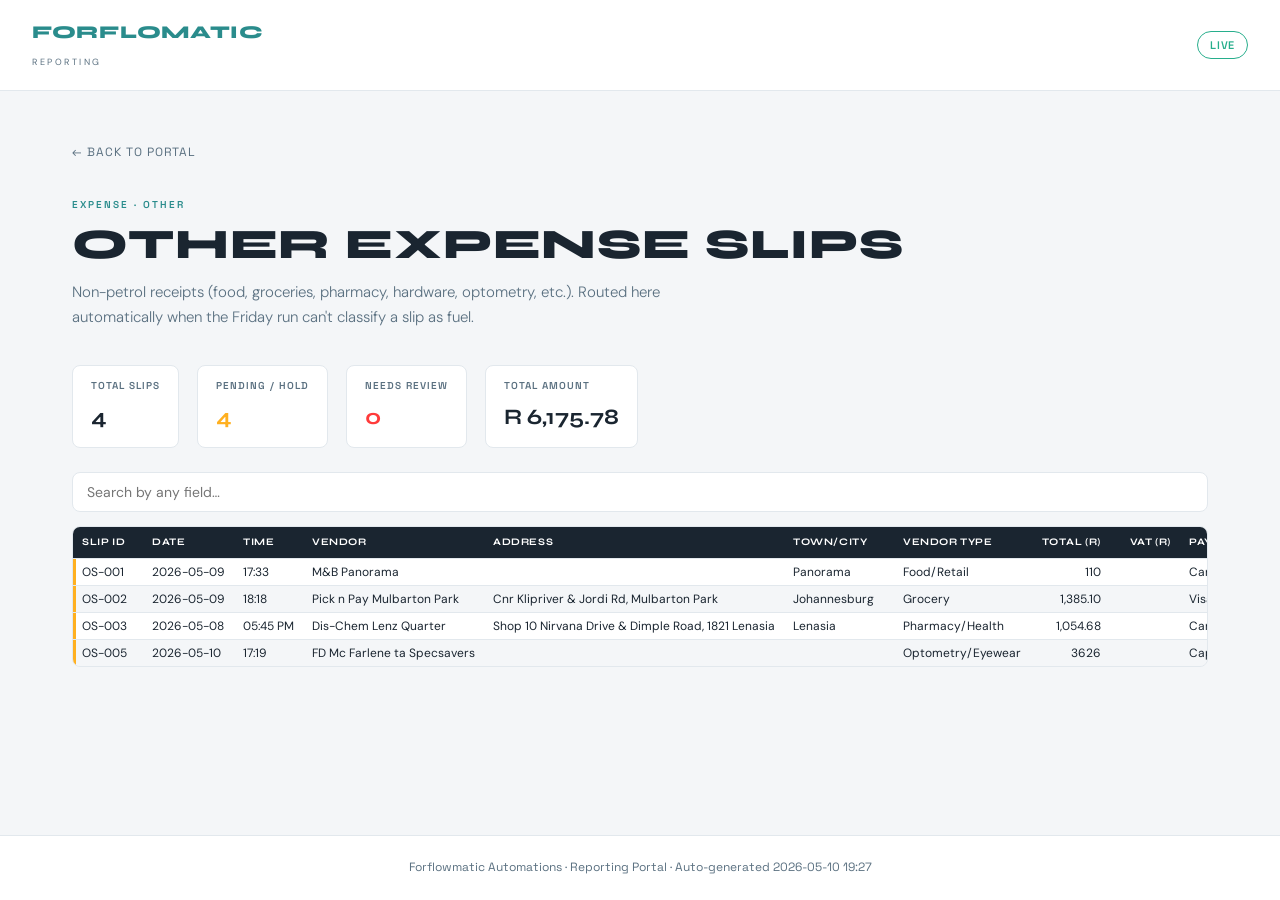
==== commit 5a4836e6: "Remove header pill bullet, drop duplicate OS-004 row - Drop the leading bullet character on .flo-pil" ====
--- a/other-slips.html
+++ b/other-slips.html
@@ -26,23 +26,23 @@
   <p class="flo-sub">Non-petrol receipts (food, groceries, pharmacy, hardware, optometry, etc.). Routed here automatically when the Friday run can&#x27;t classify a slip as fuel.</p>
 
   <div class="viewer-stat-row">
-    <div class="viewer-stat"><span class="label">Total slips</span><span class="value">5</span></div>
+    <div class="viewer-stat"><span class="label">Total slips</span><span class="value">4</span></div>
     <div class="viewer-stat"><span class="label">Pending / hold</span><span class="value" style="color:var(--flo-amber-alert);">4</span></div>
     <div class="viewer-stat"><span class="label">Needs review</span><span class="value" style="color:var(--flo-fault-red);">0</span></div>
-    <div class="viewer-stat"><span class="label">Total amount</span><span class="value">R 7,230.46</span></div>
+    <div class="viewer-stat"><span class="label">Total amount</span><span class="value">R 6,175.78</span></div>
   </div>
 
   <div class="viewer-toolbar">
     <input id="search" type="text" class="viewer-search" placeholder="Search by any field…">
   </div>
 
-  <div class="viewer-table-wrap"><table class="viewer-table"><colgroup><col style="width:70px"><col style="width:84px"><col style="width:64px"><col style="width:150px"><col style="width:200px"><col style="width:110px"><col style="width:120px"><col style="width:80px"><col style="width:70px"><col style="width:110px"><col style="width:80px"><col style="width:130px"><col style="width:70px"><col style="width:130px"><col style="width:200px"><col style="width:160px"><col style="width:150px"><col style="width:200px"><col style="width:90px"><col style="width:280px"></colgroup><thead><tr><th>Slip ID</th><th>Date</th><th>Time</th><th>Vendor</th><th>Address</th><th>Town/City</th><th>Vendor Type</th><th class="num">Total (R)</th><th class="num">VAT (R)</th><th>Pay Method</th><th>Card</th><th>Tx Ref</th><th>Tax Invoice</th><th>Driver</th><th>Business Purpose</th><th>Zoho Account</th><th>Linked Bank Txn</th><th>Slip File</th><th>Status</th><th>Notes</th></tr></thead><tbody><tr class="row-needs-review"><td title="OS-001">OS-001</td><td title="2026-05-09">2026-05-09</td><td title="17:33">17:33</td><td title="M&amp;B Panorama">M&amp;B Panorama</td><td></td><td title="Panorama">Panorama</td><td title="Food/Retail">Food/Retail</td><td class="num" title="110">110</td><td class="num"></td><td title="Card">Card</td><td></td><td></td><td></td><td></td><td title="PENDING - Quintus to confirm business purpose">PENDING - Quintus to confirm business purpose</td><td title="PENDING - category TBD">PENDING - category TBD</td><td></td><td title="Bank statements/Processed slips/Other/2026-05/OS-001_mb-panorama_2026-05-09.jpg">Bank statements/Processed slips/Other/2026-05/OS-001_mb-panorama_2026-05-09.jpg</td><td class="status-hold" title="Hold">Hold</td><td title="FLAG: NOT a petrol slip. Receipt appears to be food/retail purchase at M&amp;B Panorama. Image rotated 90deg and partially shadowed. Total ~R110 (subtotal ~R90, VAT ~R17.33 at 15%). Standard-rated supply. Cannot determine exact amount or business purpose. Quintus to confirm: (1) exact total, (2) business purpose, (3) whether this is a company expense or personal. No VAT number legible from image. If amount &lt; R5,000 abridged invoice sufficient. Rule: s11(a) if for trade; s23(g) personal = disallowed.">FLAG: NOT a petrol slip. Receipt appears to be food/retail purchase at M&amp;B Panorama. Image rotated 90deg and partially shadowed. Total ~R110 (subtotal ~R90, VAT ~R17.33 at 15%). Standard-rated supply. Cannot determine exact amount or business purpose. Quintus to confirm: (1) exact total, (2) business purpose, (3) whether this is a company expense or personal. No VAT number legible from image. If amount &lt; R5,000 abridged invoice sufficient. Rule: s11(a) if for trade; s23(g) personal = disallowed.</td></tr><tr class="row-needs-review"><td title="OS-002">OS-002</td><td title="2026-05-09">2026-05-09</td><td title="18:18">18:18</td><td title="Pick n Pay Mulbarton Park">Pick n Pay Mulbarton Park</td><td title="Cnr Klipriver &amp; Jordi Rd, Mulbarton Park">Cnr Klipriver &amp; Jordi Rd, Mulbarton Park</td><td title="Johannesburg">Johannesburg</td><td title="Grocery">Grocery</td><td class="num" title="1,385.10">1,385.10</td><td class="num"></td><td title="Visa Debit">Visa Debit</td><td></td><td title="TXN 802832 2629 26290276 11">TXN 802832 2629 26290276 11</td><td></td><td></td><td title="PENDING - Quintus to confirm business purpose">PENDING - Quintus to confirm business purpose</td><td title="PENDING - category TBD">PENDING - category TBD</td><td></td><td title="Bank statements/Processed slips/Other/2026-05/OS-002_picknpay-mulbarton_2026-05-09.jpg">Bank statements/Processed slips/Other/2026-05/OS-002_picknpay-mulbarton_2026-05-09.jpg</td><td class="status-hold" title="Hold">Hold</td><td title="FLAG: NOT a petrol slip. Grocery purchase at Pick n Pay Mulbarton Park. Total R1,385.10, VAT R172.61 (on standard-rated items; some items zero-rated food). Supplier VAT No: 4810193617. Tax invoice confirmed (heading &quot;TAX INVOICE&quot;). Items include ginger, beef mince, boerewors, bulk thighs, bacon, silverside, snack bar, mixed nuts, raisins, protein bar, carrots, gelspec, carrier bags. Mixed business/personal likely. FLAG: Primarily appears to be personal grocery shopping. Quintus must confirm business purpose before any deduction claimed. Personal grocery = s23(a) disallowed. If legitimate business entertainment or staff costs, requires s11(a) substantiation with full documentation.">FLAG: NOT a petrol slip. Grocery purchase at Pick n Pay Mulbarton Park. Total R1,385.10, VAT R172.61 (on standard-rated items; some items zero-rated food). Supplier VAT No: 4810193617. Tax invoice confirmed (heading &quot;TAX INVOICE&quot;). Items include ginger, beef mince, boerewors, bulk thighs, bacon, silverside, snack bar, mixed nuts, raisins, protein bar, carrots, gelspec, carrier bags. Mixed business/personal likely. FLAG: Primarily appears to be personal grocery shopping. Quintus must confirm business purpose before any deduction claimed. Personal grocery = s23(a) disallowed. If legitimate business entertainment or staff costs, requires s11(a) substantiation with full documentation.</td></tr><tr class="row-needs-review"><td title="OS-003">OS-003</td><td title="2026-05-08">2026-05-08</td><td title="05:45 PM">05:45 PM</td><td title="Dis-Chem Lenz Quarter">Dis-Chem Lenz Quarter</td><td title="Shop 10 Nirvana Drive &amp; Dimple Road, 1821 Lenasia">Shop 10 Nirvana Drive &amp; Dimple Road, 1821 Lenasia</td><td title="Lenasia">Lenasia</td><td title="Pharmacy/Health">Pharmacy/Health</td><td class="num" title="1,054.68">1,054.68</td><td class="num"></td><td title="Card Payment">Card Payment</td><td></td><td title="Rcpt 117 / Store S187 / Till 102 / Pos 0001S18708052610200001170">Rcpt 117 / Store S187 / Till 102 / Pos 0001S18708052610200001170</td><td></td><td></td><td title="PENDING - Quintus to confirm business purpose">PENDING - Quintus to confirm business purpose</td><td title="PENDING - category TBD">PENDING - category TBD</td><td></td><td title="Bank statements/Processed slips/Other/2026-05/OS-003_dischem-lenz-quarter_2026-05-08.jpg">Bank statements/Processed slips/Other/2026-05/OS-003_dischem-lenz-quarter_2026-05-08.jpg</td><td class="status-hold" title="Hold">Hold</td><td title="FLAG: NOT a petrol slip. Dis-Chem health/pharmacy purchase. Total R1,054.68, VAT R137.57 (items at 15%), zero-rated items R0 VAT. Supplier VAT No: 4820223024 (confirmed on receipt). Tax invoice confirmed. Items: potassium, magnesium glycinate, zinc, mixed nuts, jumbo mixed raisins, USN protein bar, Protex soap, plastic bag. These appear to be personal health supplements and food items. Quintus must confirm business purpose. Personal health supplements = s23(a) disallowed unless directly for trade purposes. Rule: s11(a) + s23(g) test required. Amount R1,054.68 &lt; R5,000; abridged invoice sufficient for VAT purposes.">FLAG: NOT a petrol slip. Dis-Chem health/pharmacy purchase. Total R1,054.68, VAT R137.57 (items at 15%), zero-rated items R0 VAT. Supplier VAT No: 4820223024 (confirmed on receipt). Tax invoice confirmed. Items: potassium, magnesium glycinate, zinc, mixed nuts, jumbo mixed raisins, USN protein bar, Protex soap, plastic bag. These appear to be personal health supplements and food items. Quintus must confirm business purpose. Personal health supplements = s23(a) disallowed unless directly for trade purposes. Rule: s11(a) + s23(g) test required. Amount R1,054.68 &lt; R5,000; abridged invoice sufficient for VAT purposes.</td></tr><tr class="row-rejected"><td title="OS-004">OS-004</td><td title="2026-05-08">2026-05-08</td><td title="05:45 PM">05:45 PM</td><td title="Dis-Chem Lenz Quarter">Dis-Chem Lenz Quarter</td><td title="Shop 10 Nirvana Drive &amp; Dimple Road, 1821 Lenasia">Shop 10 Nirvana Drive &amp; Dimple Road, 1821 Lenasia</td><td title="Lenasia">Lenasia</td><td title="Pharmacy/Health">Pharmacy/Health</td><td class="num" title="1,054.68">1,054.68</td><td class="num"></td><td title="Card Payment">Card Payment</td><td></td><td title="Rcpt 117 / Store S187 / Till 102 / Pos 0001S18708052610200001170">Rcpt 117 / Store S187 / Till 102 / Pos 0001S18708052610200001170</td><td></td><td></td><td title="DUPLICATE - same receipt as PS-010">DUPLICATE - same receipt as PS-010</td><td title="DUPLICATE - DO NOT IMPORT">DUPLICATE - DO NOT IMPORT</td><td></td><td title="Bank statements/Processed slips/Other/2026-05/OS-004_dischem-lenz-quarter_2026-05-08_DUPLICATE.jpg">Bank statements/Processed slips/Other/2026-05/OS-004_dischem-lenz-quarter_2026-05-08_DUPLICATE.jpg</td><td class="status-rejected" title="Rejected">Rejected</td><td title="DUPLICATE: Identical receipt to PS-010 (same store, date, time, till, receipt number Rcpt 117, total R1,054.68). File Scan_20260509_120548 1.jpg is a second scan of the same slip. DO NOT import to Zoho - would create double-counting. Original filed under PS-010. Retain file for audit trail but mark Rejected.">DUPLICATE: Identical receipt to PS-010 (same store, date, time, till, receipt number Rcpt 117, total R1,054.68). File Scan_20260509_120548 1.jpg is a second scan of the same slip. DO NOT import to Zoho - would create double-counting. Original filed under PS-010. Retain file for audit trail but mark Rejected.</td></tr><tr class="row-needs-review"><td title="OS-005">OS-005</td><td title="2026-05-10">2026-05-10</td><td title="17:19">17:19</td><td title="FD Mc Farlene ta Specsavers">FD Mc Farlene ta Specsavers</td><td></td><td></td><td title="Optometry/Eyewear">Optometry/Eyewear</td><td class="num" title="3626">3626</td><td class="num"></td><td title="Capitec Bank EFT">Capitec Bank EFT</td><td title="Acc 80321151 (Standard Bank)">Acc 80321151 (Standard Bank)</td><td title="LAT010 / SkyQR 702f-4e73-4770">LAT010 / SkyQR 702f-4e73-4770</td><td></td><td title="Quintus Lategan">Quintus Lategan</td><td title="PENDING - Quintus to confirm business purpose">PENDING - Quintus to confirm business purpose</td><td title="PENDING - category TBD (possibly Medical Aid / Eyewear / Personal)">PENDING - category TBD (possibly Medical Aid / Eyewear / Personal)</td><td title="2026-05-10 R3626.00 (Capitec payment)">2026-05-10 R3626.00 (Capitec payment)</td><td title="Bank statements/Processed slips/Other/2026-05/OS-005_specsavers_2026-05-10.pdf">Bank statements/Processed slips/Other/2026-05/OS-005_specsavers_2026-05-10.pdf</td><td class="status-hold" title="Hold">Hold</td><td title="FLAG: NOT a petrol slip and NOT an expense slip. This is a Capitec Bank payment notification (proof of EFT) for R3,626.00 to Specsavers (FD Mc Farlene ta Specsavers, Std Bank acct 80321151). Ref LAT010. Personal optometry/eyewear purchase - NO business deduction unless prescribed corrective eyewear required for trade purposes (very narrow test). s23(a) likely applies (personal/domestic). Quintus must confirm: (1) business vs personal, (2) whether an actual tax invoice from Specsavers exists (this is only a payment notification - NOT a tax invoice; cannot claim input VAT without tax invoice). Amount R3,626 &lt; R5,000 so abridged tax invoice from Specsavers needed. DO NOT import to Zoho without Specsavers tax invoice and confirmed business purpose.">FLAG: NOT a petrol slip and NOT an expense slip. This is a Capitec Bank payment notification (proof of EFT) for R3,626.00 to Specsavers (FD Mc Farlene ta Specsavers, Std Bank acct 80321151). Ref LAT010. Personal optometry/eyewear purchase - NO business deduction unless prescribed corrective eyewear required for trade purposes (very narrow test). s23(a) likely applies (personal/domestic). Quintus must confirm: (1) business vs personal, (2) whether an actual tax invoice from Specsavers exists (this is only a payment notification - NOT a tax invoice; cannot claim input VAT without tax invoice). Amount R3,626 &lt; R5,000 so abridged tax invoice from Specsavers needed. DO NOT import to Zoho without Specsavers tax invoice and confirmed business purpose.</td></tr></tbody></table></div>
+  <div class="viewer-table-wrap"><table class="viewer-table"><colgroup><col style="width:70px"><col style="width:84px"><col style="width:64px"><col style="width:150px"><col style="width:200px"><col style="width:110px"><col style="width:120px"><col style="width:80px"><col style="width:70px"><col style="width:110px"><col style="width:80px"><col style="width:130px"><col style="width:70px"><col style="width:130px"><col style="width:200px"><col style="width:160px"><col style="width:150px"><col style="width:200px"><col style="width:90px"><col style="width:280px"></colgroup><thead><tr><th>Slip ID</th><th>Date</th><th>Time</th><th>Vendor</th><th>Address</th><th>Town/City</th><th>Vendor Type</th><th class="num">Total (R)</th><th class="num">VAT (R)</th><th>Pay Method</th><th>Card</th><th>Tx Ref</th><th>Tax Invoice</th><th>Driver</th><th>Business Purpose</th><th>Zoho Account</th><th>Linked Bank Txn</th><th>Slip File</th><th>Status</th><th>Notes</th></tr></thead><tbody><tr class="row-needs-review"><td title="OS-001">OS-001</td><td title="2026-05-09">2026-05-09</td><td title="17:33">17:33</td><td title="M&amp;B Panorama">M&amp;B Panorama</td><td></td><td title="Panorama">Panorama</td><td title="Food/Retail">Food/Retail</td><td class="num" title="110">110</td><td class="num"></td><td title="Card">Card</td><td></td><td></td><td></td><td></td><td title="PENDING - Quintus to confirm business purpose">PENDING - Quintus to confirm business purpose</td><td title="PENDING - category TBD">PENDING - category TBD</td><td></td><td title="Bank statements/Processed slips/Other/2026-05/OS-001_mb-panorama_2026-05-09.jpg">Bank statements/Processed slips/Other/2026-05/OS-001_mb-panorama_2026-05-09.jpg</td><td class="status-hold" title="Hold">Hold</td><td title="FLAG: NOT a petrol slip. Receipt appears to be food/retail purchase at M&amp;B Panorama. Image rotated 90deg and partially shadowed. Total ~R110 (subtotal ~R90, VAT ~R17.33 at 15%). Standard-rated supply. Cannot determine exact amount or business purpose. Quintus to confirm: (1) exact total, (2) business purpose, (3) whether this is a company expense or personal. No VAT number legible from image. If amount &lt; R5,000 abridged invoice sufficient. Rule: s11(a) if for trade; s23(g) personal = disallowed.">FLAG: NOT a petrol slip. Receipt appears to be food/retail purchase at M&amp;B Panorama. Image rotated 90deg and partially shadowed. Total ~R110 (subtotal ~R90, VAT ~R17.33 at 15%). Standard-rated supply. Cannot determine exact amount or business purpose. Quintus to confirm: (1) exact total, (2) business purpose, (3) whether this is a company expense or personal. No VAT number legible from image. If amount &lt; R5,000 abridged invoice sufficient. Rule: s11(a) if for trade; s23(g) personal = disallowed.</td></tr><tr class="row-needs-review"><td title="OS-002">OS-002</td><td title="2026-05-09">2026-05-09</td><td title="18:18">18:18</td><td title="Pick n Pay Mulbarton Park">Pick n Pay Mulbarton Park</td><td title="Cnr Klipriver &amp; Jordi Rd, Mulbarton Park">Cnr Klipriver &amp; Jordi Rd, Mulbarton Park</td><td title="Johannesburg">Johannesburg</td><td title="Grocery">Grocery</td><td class="num" title="1,385.10">1,385.10</td><td class="num"></td><td title="Visa Debit">Visa Debit</td><td></td><td title="TXN 802832 2629 26290276 11">TXN 802832 2629 26290276 11</td><td></td><td></td><td title="PENDING - Quintus to confirm business purpose">PENDING - Quintus to confirm business purpose</td><td title="PENDING - category TBD">PENDING - category TBD</td><td></td><td title="Bank statements/Processed slips/Other/2026-05/OS-002_picknpay-mulbarton_2026-05-09.jpg">Bank statements/Processed slips/Other/2026-05/OS-002_picknpay-mulbarton_2026-05-09.jpg</td><td class="status-hold" title="Hold">Hold</td><td title="FLAG: NOT a petrol slip. Grocery purchase at Pick n Pay Mulbarton Park. Total R1,385.10, VAT R172.61 (on standard-rated items; some items zero-rated food). Supplier VAT No: 4810193617. Tax invoice confirmed (heading &quot;TAX INVOICE&quot;). Items include ginger, beef mince, boerewors, bulk thighs, bacon, silverside, snack bar, mixed nuts, raisins, protein bar, carrots, gelspec, carrier bags. Mixed business/personal likely. FLAG: Primarily appears to be personal grocery shopping. Quintus must confirm business purpose before any deduction claimed. Personal grocery = s23(a) disallowed. If legitimate business entertainment or staff costs, requires s11(a) substantiation with full documentation.">FLAG: NOT a petrol slip. Grocery purchase at Pick n Pay Mulbarton Park. Total R1,385.10, VAT R172.61 (on standard-rated items; some items zero-rated food). Supplier VAT No: 4810193617. Tax invoice confirmed (heading &quot;TAX INVOICE&quot;). Items include ginger, beef mince, boerewors, bulk thighs, bacon, silverside, snack bar, mixed nuts, raisins, protein bar, carrots, gelspec, carrier bags. Mixed business/personal likely. FLAG: Primarily appears to be personal grocery shopping. Quintus must confirm business purpose before any deduction claimed. Personal grocery = s23(a) disallowed. If legitimate business entertainment or staff costs, requires s11(a) substantiation with full documentation.</td></tr><tr class="row-needs-review"><td title="OS-003">OS-003</td><td title="2026-05-08">2026-05-08</td><td title="05:45 PM">05:45 PM</td><td title="Dis-Chem Lenz Quarter">Dis-Chem Lenz Quarter</td><td title="Shop 10 Nirvana Drive &amp; Dimple Road, 1821 Lenasia">Shop 10 Nirvana Drive &amp; Dimple Road, 1821 Lenasia</td><td title="Lenasia">Lenasia</td><td title="Pharmacy/Health">Pharmacy/Health</td><td class="num" title="1,054.68">1,054.68</td><td class="num"></td><td title="Card Payment">Card Payment</td><td></td><td title="Rcpt 117 / Store S187 / Till 102 / Pos 0001S18708052610200001170">Rcpt 117 / Store S187 / Till 102 / Pos 0001S18708052610200001170</td><td></td><td></td><td title="PENDING - Quintus to confirm business purpose">PENDING - Quintus to confirm business purpose</td><td title="PENDING - category TBD">PENDING - category TBD</td><td></td><td title="Bank statements/Processed slips/Other/2026-05/OS-003_dischem-lenz-quarter_2026-05-08.jpg">Bank statements/Processed slips/Other/2026-05/OS-003_dischem-lenz-quarter_2026-05-08.jpg</td><td class="status-hold" title="Hold">Hold</td><td title="FLAG: NOT a petrol slip. Dis-Chem health/pharmacy purchase. Total R1,054.68, VAT R137.57 (items at 15%), zero-rated items R0 VAT. Supplier VAT No: 4820223024 (confirmed on receipt). Tax invoice confirmed. Items: potassium, magnesium glycinate, zinc, mixed nuts, jumbo mixed raisins, USN protein bar, Protex soap, plastic bag. These appear to be personal health supplements and food items. Quintus must confirm business purpose. Personal health supplements = s23(a) disallowed unless directly for trade purposes. Rule: s11(a) + s23(g) test required. Amount R1,054.68 &lt; R5,000; abridged invoice sufficient for VAT purposes.">FLAG: NOT a petrol slip. Dis-Chem health/pharmacy purchase. Total R1,054.68, VAT R137.57 (items at 15%), zero-rated items R0 VAT. Supplier VAT No: 4820223024 (confirmed on receipt). Tax invoice confirmed. Items: potassium, magnesium glycinate, zinc, mixed nuts, jumbo mixed raisins, USN protein bar, Protex soap, plastic bag. These appear to be personal health supplements and food items. Quintus must confirm business purpose. Personal health supplements = s23(a) disallowed unless directly for trade purposes. Rule: s11(a) + s23(g) test required. Amount R1,054.68 &lt; R5,000; abridged invoice sufficient for VAT purposes.</td></tr><tr class="row-needs-review"><td title="OS-005">OS-005</td><td title="2026-05-10">2026-05-10</td><td title="17:19">17:19</td><td title="FD Mc Farlene ta Specsavers">FD Mc Farlene ta Specsavers</td><td></td><td></td><td title="Optometry/Eyewear">Optometry/Eyewear</td><td class="num" title="3626">3626</td><td class="num"></td><td title="Capitec Bank EFT">Capitec Bank EFT</td><td title="Acc 80321151 (Standard Bank)">Acc 80321151 (Standard Bank)</td><td title="LAT010 / SkyQR 702f-4e73-4770">LAT010 / SkyQR 702f-4e73-4770</td><td></td><td title="Quintus Lategan">Quintus Lategan</td><td title="PENDING - Quintus to confirm business purpose">PENDING - Quintus to confirm business purpose</td><td title="PENDING - category TBD (possibly Medical Aid / Eyewear / Personal)">PENDING - category TBD (possibly Medical Aid / Eyewear / Personal)</td><td title="2026-05-10 R3626.00 (Capitec payment)">2026-05-10 R3626.00 (Capitec payment)</td><td title="Bank statements/Processed slips/Other/2026-05/OS-005_specsavers_2026-05-10.pdf">Bank statements/Processed slips/Other/2026-05/OS-005_specsavers_2026-05-10.pdf</td><td class="status-hold" title="Hold">Hold</td><td title="FLAG: NOT a petrol slip and NOT an expense slip. This is a Capitec Bank payment notification (proof of EFT) for R3,626.00 to Specsavers (FD Mc Farlene ta Specsavers, Std Bank acct 80321151). Ref LAT010. Personal optometry/eyewear purchase - NO business deduction unless prescribed corrective eyewear required for trade purposes (very narrow test). s23(a) likely applies (personal/domestic). Quintus must confirm: (1) business vs personal, (2) whether an actual tax invoice from Specsavers exists (this is only a payment notification - NOT a tax invoice; cannot claim input VAT without tax invoice). Amount R3,626 &lt; R5,000 so abridged tax invoice from Specsavers needed. DO NOT import to Zoho without Specsavers tax invoice and confirmed business purpose.">FLAG: NOT a petrol slip and NOT an expense slip. This is a Capitec Bank payment notification (proof of EFT) for R3,626.00 to Specsavers (FD Mc Farlene ta Specsavers, Std Bank acct 80321151). Ref LAT010. Personal optometry/eyewear purchase - NO business deduction unless prescribed corrective eyewear required for trade purposes (very narrow test). s23(a) likely applies (personal/domestic). Quintus must confirm: (1) business vs personal, (2) whether an actual tax invoice from Specsavers exists (this is only a payment notification - NOT a tax invoice; cannot claim input VAT without tax invoice). Amount R3,626 &lt; R5,000 so abridged tax invoice from Specsavers needed. DO NOT import to Zoho without Specsavers tax invoice and confirmed business purpose.</td></tr></tbody></table></div>
 </main>
 <footer class="flo-footer">
   Forflowmatic Automations · Reporting Portal · Auto-generated <span id="genTs"></span>
 </footer>
 <script>
-  document.getElementById('genTs').textContent = '2026-05-10 19:21';
+  document.getElementById('genTs').textContent = '2026-05-10 19:27';
   const search = document.getElementById('search');
   const rows = document.querySelectorAll('.viewer-table tbody tr');
   search.addEventListener('input', () => {
--- a/assets/style.css
+++ b/assets/style.css
@@ -105,7 +105,6 @@
 .flo-pill.success { color: var(--flo-success); }
 .flo-pill.amber   { color: var(--flo-amber-alert); }
 .flo-pill.muted   { color: var(--muted); }
-.flo-pill::before { content: '● '; }
 
 /* ── Main ───────────────────────────────────────────────────────────────── */
 main {
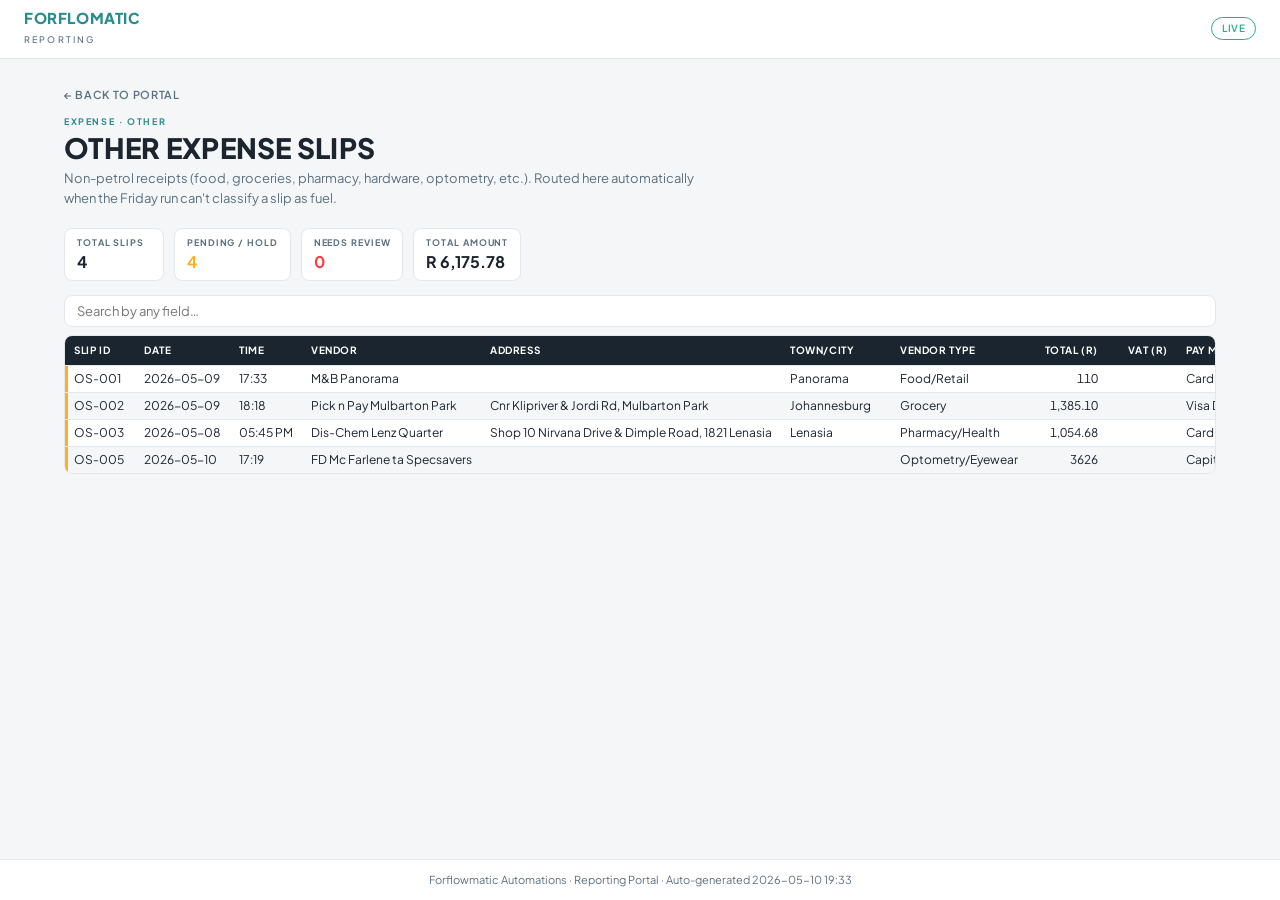
==== commit 79f7a1cc: "Set Plus Jakarta Sans as default font; tighten all spacing - Plus Jakarta Sans for all three font to" ====
--- a/other-slips.html
+++ b/other-slips.html
@@ -6,7 +6,7 @@
   <title>Other Expense Slips — Forflowmatic</title>
   <link rel="preconnect" href="https://fonts.googleapis.com">
   <link rel="preconnect" href="https://fonts.gstatic.com" crossorigin>
-  <link href="https://fonts.googleapis.com/css2?family=Syne:wght@700;800&family=Space+Grotesk:wght@400;500;600;700&family=DM+Sans:wght@300;400;500;600&family=JetBrains+Mono:wght@400;500;600&display=swap" rel="stylesheet">
+  <link href="https://fonts.googleapis.com/css2?family=Plus+Jakarta+Sans:wght@400;500;600;700;800&family=JetBrains+Mono:wght@400;500;600&display=swap" rel="stylesheet">
   <link rel="stylesheet" href="assets/style.css">
 </head>
 <body>
@@ -42,7 +42,7 @@
   Forflowmatic Automations · Reporting Portal · Auto-generated <span id="genTs"></span>
 </footer>
 <script>
-  document.getElementById('genTs').textContent = '2026-05-10 19:27';
+  document.getElementById('genTs').textContent = '2026-05-10 19:33';
   const search = document.getElementById('search');
   const rows = document.querySelectorAll('.viewer-table tbody tr');
   search.addEventListener('input', () => {
--- a/assets/style.css
+++ b/assets/style.css
@@ -36,10 +36,10 @@
   --r-lg: 12px;
   --r-xl: 16px;
 
-  /* Fonts */
-  --font-display: 'Syne', sans-serif;
-  --font-ui:      'Space Grotesk', sans-serif;
-  --font-body:    'DM Sans', sans-serif;
+  /* Fonts — Plus Jakarta Sans across the board */
+  --font-display: 'Plus Jakarta Sans', sans-serif;
+  --font-ui:      'Plus Jakarta Sans', sans-serif;
+  --font-body:    'Plus Jakarta Sans', sans-serif;
   --font-mono:    'JetBrains Mono', monospace;
 
   /* Theme surfaces */
@@ -58,8 +58,8 @@
   background: var(--background);
   color: var(--foreground);
   font-family: var(--font-body);
-  font-size: 15px;
-  line-height: 1.65;
+  font-size: 14px;
+  line-height: 1.5;
   min-height: 100vh;
   display: flex;
   flex-direction: column;
@@ -69,7 +69,7 @@
 header.flo-header {
   border-bottom: 1px solid var(--border);
   background: var(--surface);
-  padding: 18px 32px;
+  padding: 10px 24px;
   display: flex;
   align-items: center;
   justify-content: space-between;
@@ -77,28 +77,29 @@
 .flo-wordmark .flo-name {
   font-family: var(--font-display);
   font-weight: 800;
-  font-size: 18px;
+  font-size: 15px;
   letter-spacing: 0.04em;
   color: var(--flo-teal);
   display: block;
+  line-height: 1.1;
 }
 .flo-wordmark .flo-tagline {
   font-family: var(--font-body);
-  font-weight: 400;
+  font-weight: 500;
   font-size: 9px;
-  letter-spacing: 0.28em;
-  color: var(--muted);
-  margin-top: -2px;
-  text-transform: uppercase;
-}
-.flo-status-pills { display: flex; gap: 8px; }
+  letter-spacing: 0.24em;
+  color: var(--muted);
+  margin-top: 0;
+  text-transform: uppercase;
+}
+.flo-status-pills { display: flex; gap: 6px; }
 .flo-pill {
   font-family: var(--font-ui);
-  font-size: 11px;
+  font-size: 10px;
   font-weight: 600;
   text-transform: uppercase;
-  letter-spacing: 0.06em;
-  padding: 4px 12px;
+  letter-spacing: 0.05em;
+  padding: 3px 10px;
   border-radius: 999px;
   border: 1px solid currentColor;
 }
@@ -109,50 +110,51 @@
 /* ── Main ───────────────────────────────────────────────────────────────── */
 main {
   flex: 1;
-  padding: 48px 32px;
+  padding: 24px 24px 32px;
   max-width: 1200px;
   width: 100%;
   margin: 0 auto;
 }
 .label-eyebrow {
   font-family: var(--font-ui);
-  font-size: 10px;
-  font-weight: 600;
-  letter-spacing: 0.2em;
+  font-size: 9px;
+  font-weight: 700;
+  letter-spacing: 0.18em;
   text-transform: uppercase;
   color: var(--accent);
-  margin-bottom: 8px;
+  margin: 0 0 4px;
 }
 .flo-h1 {
   font-family: var(--font-display);
   font-weight: 800;
-  font-size: 42px;
+  font-size: 28px;
   line-height: 1.1;
-  letter-spacing: 0.02em;
+  letter-spacing: 0.01em;
   text-transform: uppercase;
   color: var(--foreground);
-  margin: 0 0 12px;
+  margin: 0 0 6px;
 }
 .flo-sub {
   color: var(--muted);
-  font-size: 15px;
-  font-weight: 300;
-  margin: 0 0 36px;
+  font-size: 13px;
+  font-weight: 400;
+  margin: 0 0 20px;
   max-width: 640px;
+  line-height: 1.5;
 }
 
 /* ── Card grid ──────────────────────────────────────────────────────────── */
 .flo-grid {
   display: grid;
-  grid-template-columns: repeat(auto-fill, minmax(320px, 1fr));
-  gap: 18px;
+  grid-template-columns: repeat(auto-fill, minmax(280px, 1fr));
+  gap: 12px;
 }
 .flo-card {
   display: block;
   background: var(--surface);
   border: 1px solid var(--border);
-  border-radius: var(--r-lg);
-  padding: 24px;
+  border-radius: var(--r-md);
+  padding: 14px 16px 14px 20px;
   text-decoration: none;
   color: inherit;
   transition: transform 0.15s, border-color 0.15s, box-shadow 0.15s;
@@ -163,86 +165,87 @@
   content: '';
   position: absolute;
   inset: 0 auto 0 0;
-  width: 4px;
+  width: 3px;
   background: var(--card-accent, var(--flo-teal));
 }
 .flo-card:hover {
   border-color: var(--card-accent, var(--flo-teal));
-  transform: translateY(-2px);
-  box-shadow: 0 6px 24px rgba(26, 37, 48, 0.08);
+  transform: translateY(-1px);
+  box-shadow: 0 3px 12px rgba(26, 37, 48, 0.06);
 }
 .flo-card .card-icon {
-  font-size: 22px;
+  font-size: 16px;
   color: var(--card-accent, var(--flo-teal));
-  margin-bottom: 12px;
+  margin-bottom: 4px;
 }
 .flo-card .card-title {
   font-family: var(--font-display);
   font-weight: 700;
-  font-size: 18px;
+  font-size: 14px;
   text-transform: uppercase;
   letter-spacing: 0.02em;
-  margin: 0 0 6px;
+  margin: 0 0 4px;
 }
 .flo-card .card-desc {
-  font-size: 13.5px;
-  color: var(--muted);
-  margin: 0 0 12px;
+  font-size: 12px;
+  color: var(--muted);
+  margin: 0 0 8px;
+  line-height: 1.45;
 }
 .flo-card .card-meta {
   display: flex;
   flex-wrap: wrap;
-  gap: 8px;
-  font-family: var(--font-ui);
-  font-size: 10.5px;
+  gap: 10px;
+  font-family: var(--font-ui);
+  font-size: 9.5px;
   font-weight: 600;
   letter-spacing: 0.06em;
   text-transform: uppercase;
   color: var(--muted);
+  margin-top: 4px;
 }
 .flo-card .stat {
   display: inline-flex;
   align-items: center;
-  gap: 6px;
+  gap: 5px;
 }
 .flo-card .stat-num {
   font-family: var(--font-display);
   font-weight: 700;
-  font-size: 16px;
+  font-size: 14px;
   color: var(--foreground);
   letter-spacing: 0;
   text-transform: none;
 }
 
-/* Card colour variants — easy to add more */
 .flo-card.is-petrol  { --card-accent: var(--flo-teal); }
-.flo-card.is-other   { --card-accent: var(--flo-amber-alert); }   /* amber alert */
+.flo-card.is-other   { --card-accent: var(--flo-amber-alert); }
 .flo-card.is-txn     { --card-accent: var(--flo-steel); }
-.flo-card.is-faulty  { --card-accent: var(--flo-fault-red); }     /* fault red */
+.flo-card.is-faulty  { --card-accent: var(--flo-fault-red); }
 
 /* Section header */
 .flo-section-h {
   display: flex;
   align-items: baseline;
-  gap: 14px;
-  margin: 40px 0 16px;
-  padding-bottom: 10px;
+  gap: 10px;
+  margin: 22px 0 10px;
+  padding-bottom: 6px;
   border-bottom: 1px solid var(--border);
 }
 .flo-section-h h2 {
   font-family: var(--font-display);
   font-weight: 800;
-  font-size: 16px;
-  text-transform: uppercase;
-  letter-spacing: 0.08em;
+  font-size: 13px;
+  text-transform: uppercase;
+  letter-spacing: 0.06em;
   margin: 0;
 }
 .flo-section-h .count {
   font-family: var(--font-ui);
-  font-size: 11px;
+  font-size: 10px;
   color: var(--muted);
   background: var(--flo-n-100);
-  padding: 2px 8px;
+  padding: 1px 7px;
   border-radius: 999px;
   font-weight: 600;
 }
@@ -251,9 +254,9 @@
 footer.flo-footer {
   border-top: 1px solid var(--border);
   text-align: center;
-  padding: 22px 32px;
-  font-family: var(--font-ui);
-  font-size: 12px;
+  padding: 12px 24px;
+  font-family: var(--font-ui);
+  font-size: 11px;
   color: var(--muted);
   background: var(--surface);
 }
@@ -262,61 +265,64 @@
 .viewer-back {
   display: inline-block;
   font-family: var(--font-ui);
-  font-size: 12px;
-  text-transform: uppercase;
-  letter-spacing: 0.08em;
+  font-size: 11px;
+  font-weight: 600;
+  text-transform: uppercase;
+  letter-spacing: 0.06em;
   color: var(--muted);
   text-decoration: none;
-  margin-bottom: 24px;
+  margin-bottom: 12px;
 }
 .viewer-back:hover { color: var(--accent); }
 
 .viewer-toolbar {
+  display: flex;
+  gap: 8px;
+  flex-wrap: wrap;
+  margin-bottom: 8px;
+}
+.viewer-search {
+  flex: 1;
+  min-width: 220px;
+  padding: 7px 12px;
+  border: 1px solid var(--border);
+  border-radius: var(--r-md);
+  background: var(--surface);
+  font-family: var(--font-body);
+  font-size: 13px;
+  color: var(--foreground);
+  outline: none;
+}
+.viewer-search:focus { border-color: var(--accent); }
+.viewer-stat-row {
   display: flex;
   gap: 10px;
   flex-wrap: wrap;
-  margin-bottom: 14px;
-}
-.viewer-search {
-  flex: 1;
-  min-width: 240px;
-  padding: 10px 14px;
+  margin: 4px 0 14px;
+}
+.viewer-stat {
+  background: var(--surface);
   border: 1px solid var(--border);
   border-radius: var(--r-md);
-  background: var(--surface);
-  font-family: var(--font-body);
-  font-size: 14px;
-  color: var(--foreground);
-  outline: none;
-}
-.viewer-search:focus { border-color: var(--accent); }
-.viewer-stat-row {
-  display: flex;
-  gap: 18px;
-  flex-wrap: wrap;
-  margin: 10px 0 24px;
-}
-.viewer-stat {
-  background: var(--surface);
-  border: 1px solid var(--border);
-  border-radius: var(--r-md);
-  padding: 12px 18px;
+  padding: 7px 12px;
   flex: 0 0 auto;
+  min-width: 100px;
 }
 .viewer-stat .label {
   display: block;
   font-family: var(--font-ui);
-  font-size: 10px;
-  font-weight: 600;
+  font-size: 9px;
+  font-weight: 700;
   text-transform: uppercase;
   letter-spacing: 0.1em;
   color: var(--muted);
-  margin-bottom: 4px;
+  margin-bottom: 2px;
 }
 .viewer-stat .value {
   font-family: var(--font-display);
   font-weight: 700;
-  font-size: 22px;
+  font-size: 16px;
+  line-height: 1.2;
 }
 
 /* Scroll wrapper — long tables overflow horizontally rather than blowing the layout */
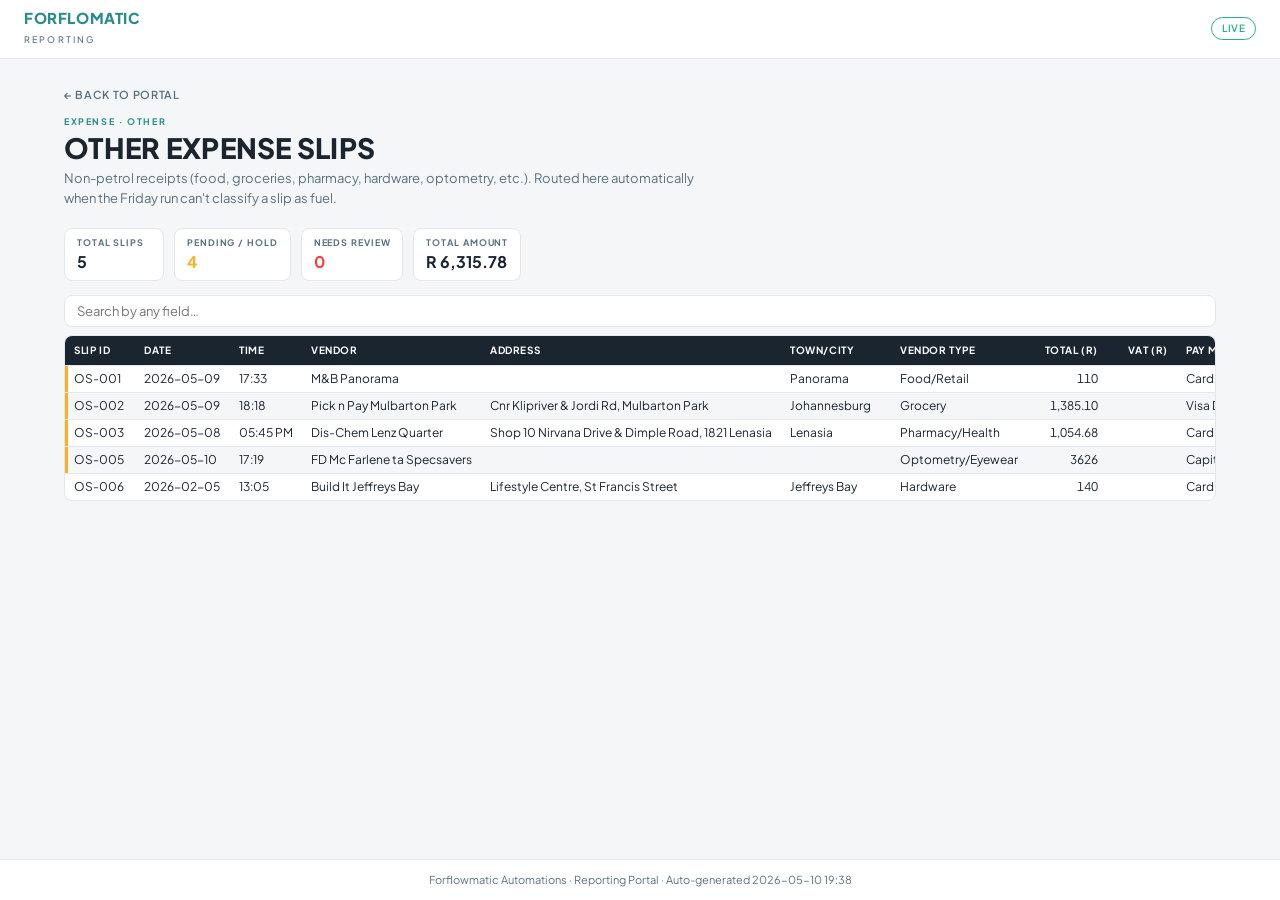
==== commit 60d374f3: "Move Build It Jeffreys Bay PS-007 to other-slips OS-006 Build It is a hardware store, not a fuel sta" ====
--- a/other-slips.html
+++ b/other-slips.html
@@ -26,23 +26,23 @@
   <p class="flo-sub">Non-petrol receipts (food, groceries, pharmacy, hardware, optometry, etc.). Routed here automatically when the Friday run can&#x27;t classify a slip as fuel.</p>
 
   <div class="viewer-stat-row">
-    <div class="viewer-stat"><span class="label">Total slips</span><span class="value">4</span></div>
+    <div class="viewer-stat"><span class="label">Total slips</span><span class="value">5</span></div>
     <div class="viewer-stat"><span class="label">Pending / hold</span><span class="value" style="color:var(--flo-amber-alert);">4</span></div>
     <div class="viewer-stat"><span class="label">Needs review</span><span class="value" style="color:var(--flo-fault-red);">0</span></div>
-    <div class="viewer-stat"><span class="label">Total amount</span><span class="value">R 6,175.78</span></div>
+    <div class="viewer-stat"><span class="label">Total amount</span><span class="value">R 6,315.78</span></div>
   </div>
 
   <div class="viewer-toolbar">
     <input id="search" type="text" class="viewer-search" placeholder="Search by any field…">
   </div>
 
-  <div class="viewer-table-wrap"><table class="viewer-table"><colgroup><col style="width:70px"><col style="width:84px"><col style="width:64px"><col style="width:150px"><col style="width:200px"><col style="width:110px"><col style="width:120px"><col style="width:80px"><col style="width:70px"><col style="width:110px"><col style="width:80px"><col style="width:130px"><col style="width:70px"><col style="width:130px"><col style="width:200px"><col style="width:160px"><col style="width:150px"><col style="width:200px"><col style="width:90px"><col style="width:280px"></colgroup><thead><tr><th>Slip ID</th><th>Date</th><th>Time</th><th>Vendor</th><th>Address</th><th>Town/City</th><th>Vendor Type</th><th class="num">Total (R)</th><th class="num">VAT (R)</th><th>Pay Method</th><th>Card</th><th>Tx Ref</th><th>Tax Invoice</th><th>Driver</th><th>Business Purpose</th><th>Zoho Account</th><th>Linked Bank Txn</th><th>Slip File</th><th>Status</th><th>Notes</th></tr></thead><tbody><tr class="row-needs-review"><td title="OS-001">OS-001</td><td title="2026-05-09">2026-05-09</td><td title="17:33">17:33</td><td title="M&amp;B Panorama">M&amp;B Panorama</td><td></td><td title="Panorama">Panorama</td><td title="Food/Retail">Food/Retail</td><td class="num" title="110">110</td><td class="num"></td><td title="Card">Card</td><td></td><td></td><td></td><td></td><td title="PENDING - Quintus to confirm business purpose">PENDING - Quintus to confirm business purpose</td><td title="PENDING - category TBD">PENDING - category TBD</td><td></td><td title="Bank statements/Processed slips/Other/2026-05/OS-001_mb-panorama_2026-05-09.jpg">Bank statements/Processed slips/Other/2026-05/OS-001_mb-panorama_2026-05-09.jpg</td><td class="status-hold" title="Hold">Hold</td><td title="FLAG: NOT a petrol slip. Receipt appears to be food/retail purchase at M&amp;B Panorama. Image rotated 90deg and partially shadowed. Total ~R110 (subtotal ~R90, VAT ~R17.33 at 15%). Standard-rated supply. Cannot determine exact amount or business purpose. Quintus to confirm: (1) exact total, (2) business purpose, (3) whether this is a company expense or personal. No VAT number legible from image. If amount &lt; R5,000 abridged invoice sufficient. Rule: s11(a) if for trade; s23(g) personal = disallowed.">FLAG: NOT a petrol slip. Receipt appears to be food/retail purchase at M&amp;B Panorama. Image rotated 90deg and partially shadowed. Total ~R110 (subtotal ~R90, VAT ~R17.33 at 15%). Standard-rated supply. Cannot determine exact amount or business purpose. Quintus to confirm: (1) exact total, (2) business purpose, (3) whether this is a company expense or personal. No VAT number legible from image. If amount &lt; R5,000 abridged invoice sufficient. Rule: s11(a) if for trade; s23(g) personal = disallowed.</td></tr><tr class="row-needs-review"><td title="OS-002">OS-002</td><td title="2026-05-09">2026-05-09</td><td title="18:18">18:18</td><td title="Pick n Pay Mulbarton Park">Pick n Pay Mulbarton Park</td><td title="Cnr Klipriver &amp; Jordi Rd, Mulbarton Park">Cnr Klipriver &amp; Jordi Rd, Mulbarton Park</td><td title="Johannesburg">Johannesburg</td><td title="Grocery">Grocery</td><td class="num" title="1,385.10">1,385.10</td><td class="num"></td><td title="Visa Debit">Visa Debit</td><td></td><td title="TXN 802832 2629 26290276 11">TXN 802832 2629 26290276 11</td><td></td><td></td><td title="PENDING - Quintus to confirm business purpose">PENDING - Quintus to confirm business purpose</td><td title="PENDING - category TBD">PENDING - category TBD</td><td></td><td title="Bank statements/Processed slips/Other/2026-05/OS-002_picknpay-mulbarton_2026-05-09.jpg">Bank statements/Processed slips/Other/2026-05/OS-002_picknpay-mulbarton_2026-05-09.jpg</td><td class="status-hold" title="Hold">Hold</td><td title="FLAG: NOT a petrol slip. Grocery purchase at Pick n Pay Mulbarton Park. Total R1,385.10, VAT R172.61 (on standard-rated items; some items zero-rated food). Supplier VAT No: 4810193617. Tax invoice confirmed (heading &quot;TAX INVOICE&quot;). Items include ginger, beef mince, boerewors, bulk thighs, bacon, silverside, snack bar, mixed nuts, raisins, protein bar, carrots, gelspec, carrier bags. Mixed business/personal likely. FLAG: Primarily appears to be personal grocery shopping. Quintus must confirm business purpose before any deduction claimed. Personal grocery = s23(a) disallowed. If legitimate business entertainment or staff costs, requires s11(a) substantiation with full documentation.">FLAG: NOT a petrol slip. Grocery purchase at Pick n Pay Mulbarton Park. Total R1,385.10, VAT R172.61 (on standard-rated items; some items zero-rated food). Supplier VAT No: 4810193617. Tax invoice confirmed (heading &quot;TAX INVOICE&quot;). Items include ginger, beef mince, boerewors, bulk thighs, bacon, silverside, snack bar, mixed nuts, raisins, protein bar, carrots, gelspec, carrier bags. Mixed business/personal likely. FLAG: Primarily appears to be personal grocery shopping. Quintus must confirm business purpose before any deduction claimed. Personal grocery = s23(a) disallowed. If legitimate business entertainment or staff costs, requires s11(a) substantiation with full documentation.</td></tr><tr class="row-needs-review"><td title="OS-003">OS-003</td><td title="2026-05-08">2026-05-08</td><td title="05:45 PM">05:45 PM</td><td title="Dis-Chem Lenz Quarter">Dis-Chem Lenz Quarter</td><td title="Shop 10 Nirvana Drive &amp; Dimple Road, 1821 Lenasia">Shop 10 Nirvana Drive &amp; Dimple Road, 1821 Lenasia</td><td title="Lenasia">Lenasia</td><td title="Pharmacy/Health">Pharmacy/Health</td><td class="num" title="1,054.68">1,054.68</td><td class="num"></td><td title="Card Payment">Card Payment</td><td></td><td title="Rcpt 117 / Store S187 / Till 102 / Pos 0001S18708052610200001170">Rcpt 117 / Store S187 / Till 102 / Pos 0001S18708052610200001170</td><td></td><td></td><td title="PENDING - Quintus to confirm business purpose">PENDING - Quintus to confirm business purpose</td><td title="PENDING - category TBD">PENDING - category TBD</td><td></td><td title="Bank statements/Processed slips/Other/2026-05/OS-003_dischem-lenz-quarter_2026-05-08.jpg">Bank statements/Processed slips/Other/2026-05/OS-003_dischem-lenz-quarter_2026-05-08.jpg</td><td class="status-hold" title="Hold">Hold</td><td title="FLAG: NOT a petrol slip. Dis-Chem health/pharmacy purchase. Total R1,054.68, VAT R137.57 (items at 15%), zero-rated items R0 VAT. Supplier VAT No: 4820223024 (confirmed on receipt). Tax invoice confirmed. Items: potassium, magnesium glycinate, zinc, mixed nuts, jumbo mixed raisins, USN protein bar, Protex soap, plastic bag. These appear to be personal health supplements and food items. Quintus must confirm business purpose. Personal health supplements = s23(a) disallowed unless directly for trade purposes. Rule: s11(a) + s23(g) test required. Amount R1,054.68 &lt; R5,000; abridged invoice sufficient for VAT purposes.">FLAG: NOT a petrol slip. Dis-Chem health/pharmacy purchase. Total R1,054.68, VAT R137.57 (items at 15%), zero-rated items R0 VAT. Supplier VAT No: 4820223024 (confirmed on receipt). Tax invoice confirmed. Items: potassium, magnesium glycinate, zinc, mixed nuts, jumbo mixed raisins, USN protein bar, Protex soap, plastic bag. These appear to be personal health supplements and food items. Quintus must confirm business purpose. Personal health supplements = s23(a) disallowed unless directly for trade purposes. Rule: s11(a) + s23(g) test required. Amount R1,054.68 &lt; R5,000; abridged invoice sufficient for VAT purposes.</td></tr><tr class="row-needs-review"><td title="OS-005">OS-005</td><td title="2026-05-10">2026-05-10</td><td title="17:19">17:19</td><td title="FD Mc Farlene ta Specsavers">FD Mc Farlene ta Specsavers</td><td></td><td></td><td title="Optometry/Eyewear">Optometry/Eyewear</td><td class="num" title="3626">3626</td><td class="num"></td><td title="Capitec Bank EFT">Capitec Bank EFT</td><td title="Acc 80321151 (Standard Bank)">Acc 80321151 (Standard Bank)</td><td title="LAT010 / SkyQR 702f-4e73-4770">LAT010 / SkyQR 702f-4e73-4770</td><td></td><td title="Quintus Lategan">Quintus Lategan</td><td title="PENDING - Quintus to confirm business purpose">PENDING - Quintus to confirm business purpose</td><td title="PENDING - category TBD (possibly Medical Aid / Eyewear / Personal)">PENDING - category TBD (possibly Medical Aid / Eyewear / Personal)</td><td title="2026-05-10 R3626.00 (Capitec payment)">2026-05-10 R3626.00 (Capitec payment)</td><td title="Bank statements/Processed slips/Other/2026-05/OS-005_specsavers_2026-05-10.pdf">Bank statements/Processed slips/Other/2026-05/OS-005_specsavers_2026-05-10.pdf</td><td class="status-hold" title="Hold">Hold</td><td title="FLAG: NOT a petrol slip and NOT an expense slip. This is a Capitec Bank payment notification (proof of EFT) for R3,626.00 to Specsavers (FD Mc Farlene ta Specsavers, Std Bank acct 80321151). Ref LAT010. Personal optometry/eyewear purchase - NO business deduction unless prescribed corrective eyewear required for trade purposes (very narrow test). s23(a) likely applies (personal/domestic). Quintus must confirm: (1) business vs personal, (2) whether an actual tax invoice from Specsavers exists (this is only a payment notification - NOT a tax invoice; cannot claim input VAT without tax invoice). Amount R3,626 &lt; R5,000 so abridged tax invoice from Specsavers needed. DO NOT import to Zoho without Specsavers tax invoice and confirmed business purpose.">FLAG: NOT a petrol slip and NOT an expense slip. This is a Capitec Bank payment notification (proof of EFT) for R3,626.00 to Specsavers (FD Mc Farlene ta Specsavers, Std Bank acct 80321151). Ref LAT010. Personal optometry/eyewear purchase - NO business deduction unless prescribed corrective eyewear required for trade purposes (very narrow test). s23(a) likely applies (personal/domestic). Quintus must confirm: (1) business vs personal, (2) whether an actual tax invoice from Specsavers exists (this is only a payment notification - NOT a tax invoice; cannot claim input VAT without tax invoice). Amount R3,626 &lt; R5,000 so abridged tax invoice from Specsavers needed. DO NOT import to Zoho without Specsavers tax invoice and confirmed business purpose.</td></tr></tbody></table></div>
+  <div class="viewer-table-wrap"><table class="viewer-table"><colgroup><col style="width:70px"><col style="width:84px"><col style="width:64px"><col style="width:150px"><col style="width:200px"><col style="width:110px"><col style="width:120px"><col style="width:80px"><col style="width:70px"><col style="width:110px"><col style="width:80px"><col style="width:130px"><col style="width:70px"><col style="width:130px"><col style="width:200px"><col style="width:160px"><col style="width:150px"><col style="width:200px"><col style="width:90px"><col style="width:280px"></colgroup><thead><tr><th>Slip ID</th><th>Date</th><th>Time</th><th>Vendor</th><th>Address</th><th>Town/City</th><th>Vendor Type</th><th class="num">Total (R)</th><th class="num">VAT (R)</th><th>Pay Method</th><th>Card</th><th>Tx Ref</th><th>Tax Invoice</th><th>Driver</th><th>Business Purpose</th><th>Zoho Account</th><th>Linked Bank Txn</th><th>Slip File</th><th>Status</th><th>Notes</th></tr></thead><tbody><tr class="row-needs-review"><td title="OS-001">OS-001</td><td title="2026-05-09">2026-05-09</td><td title="17:33">17:33</td><td title="M&amp;B Panorama">M&amp;B Panorama</td><td></td><td title="Panorama">Panorama</td><td title="Food/Retail">Food/Retail</td><td class="num" title="110">110</td><td class="num"></td><td title="Card">Card</td><td></td><td></td><td></td><td></td><td title="PENDING - Quintus to confirm business purpose">PENDING - Quintus to confirm business purpose</td><td title="PENDING - category TBD">PENDING - category TBD</td><td></td><td title="Bank statements/Processed slips/Other/2026-05/OS-001_mb-panorama_2026-05-09.jpg">Bank statements/Processed slips/Other/2026-05/OS-001_mb-panorama_2026-05-09.jpg</td><td class="status-hold" title="Hold">Hold</td><td title="FLAG: NOT a petrol slip. Receipt appears to be food/retail purchase at M&amp;B Panorama. Image rotated 90deg and partially shadowed. Total ~R110 (subtotal ~R90, VAT ~R17.33 at 15%). Standard-rated supply. Cannot determine exact amount or business purpose. Quintus to confirm: (1) exact total, (2) business purpose, (3) whether this is a company expense or personal. No VAT number legible from image. If amount &lt; R5,000 abridged invoice sufficient. Rule: s11(a) if for trade; s23(g) personal = disallowed.">FLAG: NOT a petrol slip. Receipt appears to be food/retail purchase at M&amp;B Panorama. Image rotated 90deg and partially shadowed. Total ~R110 (subtotal ~R90, VAT ~R17.33 at 15%). Standard-rated supply. Cannot determine exact amount or business purpose. Quintus to confirm: (1) exact total, (2) business purpose, (3) whether this is a company expense or personal. No VAT number legible from image. If amount &lt; R5,000 abridged invoice sufficient. Rule: s11(a) if for trade; s23(g) personal = disallowed.</td></tr><tr class="row-needs-review"><td title="OS-002">OS-002</td><td title="2026-05-09">2026-05-09</td><td title="18:18">18:18</td><td title="Pick n Pay Mulbarton Park">Pick n Pay Mulbarton Park</td><td title="Cnr Klipriver &amp; Jordi Rd, Mulbarton Park">Cnr Klipriver &amp; Jordi Rd, Mulbarton Park</td><td title="Johannesburg">Johannesburg</td><td title="Grocery">Grocery</td><td class="num" title="1,385.10">1,385.10</td><td class="num"></td><td title="Visa Debit">Visa Debit</td><td></td><td title="TXN 802832 2629 26290276 11">TXN 802832 2629 26290276 11</td><td></td><td></td><td title="PENDING - Quintus to confirm business purpose">PENDING - Quintus to confirm business purpose</td><td title="PENDING - category TBD">PENDING - category TBD</td><td></td><td title="Bank statements/Processed slips/Other/2026-05/OS-002_picknpay-mulbarton_2026-05-09.jpg">Bank statements/Processed slips/Other/2026-05/OS-002_picknpay-mulbarton_2026-05-09.jpg</td><td class="status-hold" title="Hold">Hold</td><td title="FLAG: NOT a petrol slip. Grocery purchase at Pick n Pay Mulbarton Park. Total R1,385.10, VAT R172.61 (on standard-rated items; some items zero-rated food). Supplier VAT No: 4810193617. Tax invoice confirmed (heading &quot;TAX INVOICE&quot;). Items include ginger, beef mince, boerewors, bulk thighs, bacon, silverside, snack bar, mixed nuts, raisins, protein bar, carrots, gelspec, carrier bags. Mixed business/personal likely. FLAG: Primarily appears to be personal grocery shopping. Quintus must confirm business purpose before any deduction claimed. Personal grocery = s23(a) disallowed. If legitimate business entertainment or staff costs, requires s11(a) substantiation with full documentation.">FLAG: NOT a petrol slip. Grocery purchase at Pick n Pay Mulbarton Park. Total R1,385.10, VAT R172.61 (on standard-rated items; some items zero-rated food). Supplier VAT No: 4810193617. Tax invoice confirmed (heading &quot;TAX INVOICE&quot;). Items include ginger, beef mince, boerewors, bulk thighs, bacon, silverside, snack bar, mixed nuts, raisins, protein bar, carrots, gelspec, carrier bags. Mixed business/personal likely. FLAG: Primarily appears to be personal grocery shopping. Quintus must confirm business purpose before any deduction claimed. Personal grocery = s23(a) disallowed. If legitimate business entertainment or staff costs, requires s11(a) substantiation with full documentation.</td></tr><tr class="row-needs-review"><td title="OS-003">OS-003</td><td title="2026-05-08">2026-05-08</td><td title="05:45 PM">05:45 PM</td><td title="Dis-Chem Lenz Quarter">Dis-Chem Lenz Quarter</td><td title="Shop 10 Nirvana Drive &amp; Dimple Road, 1821 Lenasia">Shop 10 Nirvana Drive &amp; Dimple Road, 1821 Lenasia</td><td title="Lenasia">Lenasia</td><td title="Pharmacy/Health">Pharmacy/Health</td><td class="num" title="1,054.68">1,054.68</td><td class="num"></td><td title="Card Payment">Card Payment</td><td></td><td title="Rcpt 117 / Store S187 / Till 102 / Pos 0001S18708052610200001170">Rcpt 117 / Store S187 / Till 102 / Pos 0001S18708052610200001170</td><td></td><td></td><td title="PENDING - Quintus to confirm business purpose">PENDING - Quintus to confirm business purpose</td><td title="PENDING - category TBD">PENDING - category TBD</td><td></td><td title="Bank statements/Processed slips/Other/2026-05/OS-003_dischem-lenz-quarter_2026-05-08.jpg">Bank statements/Processed slips/Other/2026-05/OS-003_dischem-lenz-quarter_2026-05-08.jpg</td><td class="status-hold" title="Hold">Hold</td><td title="FLAG: NOT a petrol slip. Dis-Chem health/pharmacy purchase. Total R1,054.68, VAT R137.57 (items at 15%), zero-rated items R0 VAT. Supplier VAT No: 4820223024 (confirmed on receipt). Tax invoice confirmed. Items: potassium, magnesium glycinate, zinc, mixed nuts, jumbo mixed raisins, USN protein bar, Protex soap, plastic bag. These appear to be personal health supplements and food items. Quintus must confirm business purpose. Personal health supplements = s23(a) disallowed unless directly for trade purposes. Rule: s11(a) + s23(g) test required. Amount R1,054.68 &lt; R5,000; abridged invoice sufficient for VAT purposes.">FLAG: NOT a petrol slip. Dis-Chem health/pharmacy purchase. Total R1,054.68, VAT R137.57 (items at 15%), zero-rated items R0 VAT. Supplier VAT No: 4820223024 (confirmed on receipt). Tax invoice confirmed. Items: potassium, magnesium glycinate, zinc, mixed nuts, jumbo mixed raisins, USN protein bar, Protex soap, plastic bag. These appear to be personal health supplements and food items. Quintus must confirm business purpose. Personal health supplements = s23(a) disallowed unless directly for trade purposes. Rule: s11(a) + s23(g) test required. Amount R1,054.68 &lt; R5,000; abridged invoice sufficient for VAT purposes.</td></tr><tr class="row-needs-review"><td title="OS-005">OS-005</td><td title="2026-05-10">2026-05-10</td><td title="17:19">17:19</td><td title="FD Mc Farlene ta Specsavers">FD Mc Farlene ta Specsavers</td><td></td><td></td><td title="Optometry/Eyewear">Optometry/Eyewear</td><td class="num" title="3626">3626</td><td class="num"></td><td title="Capitec Bank EFT">Capitec Bank EFT</td><td title="Acc 80321151 (Standard Bank)">Acc 80321151 (Standard Bank)</td><td title="LAT010 / SkyQR 702f-4e73-4770">LAT010 / SkyQR 702f-4e73-4770</td><td></td><td title="Quintus Lategan">Quintus Lategan</td><td title="PENDING - Quintus to confirm business purpose">PENDING - Quintus to confirm business purpose</td><td title="PENDING - category TBD (possibly Medical Aid / Eyewear / Personal)">PENDING - category TBD (possibly Medical Aid / Eyewear / Personal)</td><td title="2026-05-10 R3626.00 (Capitec payment)">2026-05-10 R3626.00 (Capitec payment)</td><td title="Bank statements/Processed slips/Other/2026-05/OS-005_specsavers_2026-05-10.pdf">Bank statements/Processed slips/Other/2026-05/OS-005_specsavers_2026-05-10.pdf</td><td class="status-hold" title="Hold">Hold</td><td title="FLAG: NOT a petrol slip and NOT an expense slip. This is a Capitec Bank payment notification (proof of EFT) for R3,626.00 to Specsavers (FD Mc Farlene ta Specsavers, Std Bank acct 80321151). Ref LAT010. Personal optometry/eyewear purchase - NO business deduction unless prescribed corrective eyewear required for trade purposes (very narrow test). s23(a) likely applies (personal/domestic). Quintus must confirm: (1) business vs personal, (2) whether an actual tax invoice from Specsavers exists (this is only a payment notification - NOT a tax invoice; cannot claim input VAT without tax invoice). Amount R3,626 &lt; R5,000 so abridged tax invoice from Specsavers needed. DO NOT import to Zoho without Specsavers tax invoice and confirmed business purpose.">FLAG: NOT a petrol slip and NOT an expense slip. This is a Capitec Bank payment notification (proof of EFT) for R3,626.00 to Specsavers (FD Mc Farlene ta Specsavers, Std Bank acct 80321151). Ref LAT010. Personal optometry/eyewear purchase - NO business deduction unless prescribed corrective eyewear required for trade purposes (very narrow test). s23(a) likely applies (personal/domestic). Quintus must confirm: (1) business vs personal, (2) whether an actual tax invoice from Specsavers exists (this is only a payment notification - NOT a tax invoice; cannot claim input VAT without tax invoice). Amount R3,626 &lt; R5,000 so abridged tax invoice from Specsavers needed. DO NOT import to Zoho without Specsavers tax invoice and confirmed business purpose.</td></tr><tr class=""><td title="OS-006">OS-006</td><td title="2026-02-05">2026-02-05</td><td title="13:05">13:05</td><td title="Build It Jeffreys Bay">Build It Jeffreys Bay</td><td title="Lifestyle Centre, St Francis Street">Lifestyle Centre, St Francis Street</td><td title="Jeffreys Bay">Jeffreys Bay</td><td title="Hardware">Hardware</td><td class="num" title="140">140</td><td class="num"></td><td title="Card (CC)">Card (CC)</td><td></td><td title="INV1277024">INV1277024</td><td title="Y">Y</td><td title="Quintus Lategan">Quintus Lategan</td><td title="Business - Repairs &amp; Maintenance">Business - Repairs &amp; Maintenance</td><td title="Repairs &amp; Maintenance">Repairs &amp; Maintenance</td><td></td><td title="Bank statements/Processed slips/Other/2026-02/OS-006_buildit-jeffreysbay_2026-02-05.jpg">Bank statements/Processed slips/Other/2026-02/OS-006_buildit-jeffreysbay_2026-02-05.jpg</td><td class="status-reviewed" title="Reviewed">Reviewed</td><td title="Tax invoice from Build It Jeffreys Bay (INV1277024). Items: plumbing fittings. Total R140.00 incl. VAT R18.26 (excl. R121.74). Supplier VAT No: 4050269663 (confirmed on invoice). Standard-rated supply at 15% — input VAT R18.26 claimable (s20 VAT Act; abridged invoice sufficient for supply &lt;= R5,000). BACK-DATED ENTRY: slip date 2026-02-05. FLAG: Verify whether 2026-02-05 falls within the current open VAT period before claiming input VAT. If VAT period for Feb 2026 is already closed/submitted, input VAT claim must be deferred to next available period or prior period amended. Rule: s11(d) Income Tax Act (repairs, not improvements); s20 VAT Act (tax invoice). Evidence: full tax invoice on file.">Tax invoice from Build It Jeffreys Bay (INV1277024). Items: plumbing fittings. Total R140.00 incl. VAT R18.26 (excl. R121.74). Supplier VAT No: 4050269663 (confirmed on invoice). Standard-rated supply at 15% — input VAT R18.26 claimable (s20 VAT Act; abridged invoice sufficient for supply &lt;= R5,000). BACK-DATED ENTRY: slip date 2026-02-05. FLAG: Verify whether 2026-02-05 falls within the current open VAT period before claiming input VAT. If VAT period for Feb 2026 is already closed/submitted, input VAT claim must be deferred to next available period or prior period amended. Rule: s11(d) Income Tax Act (repairs, not improvements); s20 VAT Act (tax invoice). Evidence: full tax invoice on file.</td></tr></tbody></table></div>
 </main>
 <footer class="flo-footer">
   Forflowmatic Automations · Reporting Portal · Auto-generated <span id="genTs"></span>
 </footer>
 <script>
-  document.getElementById('genTs').textContent = '2026-05-10 19:33';
+  document.getElementById('genTs').textContent = '2026-05-10 19:38';
   const search = document.getElementById('search');
   const rows = document.querySelectorAll('.viewer-table tbody tr');
   search.addEventListener('input', () => {
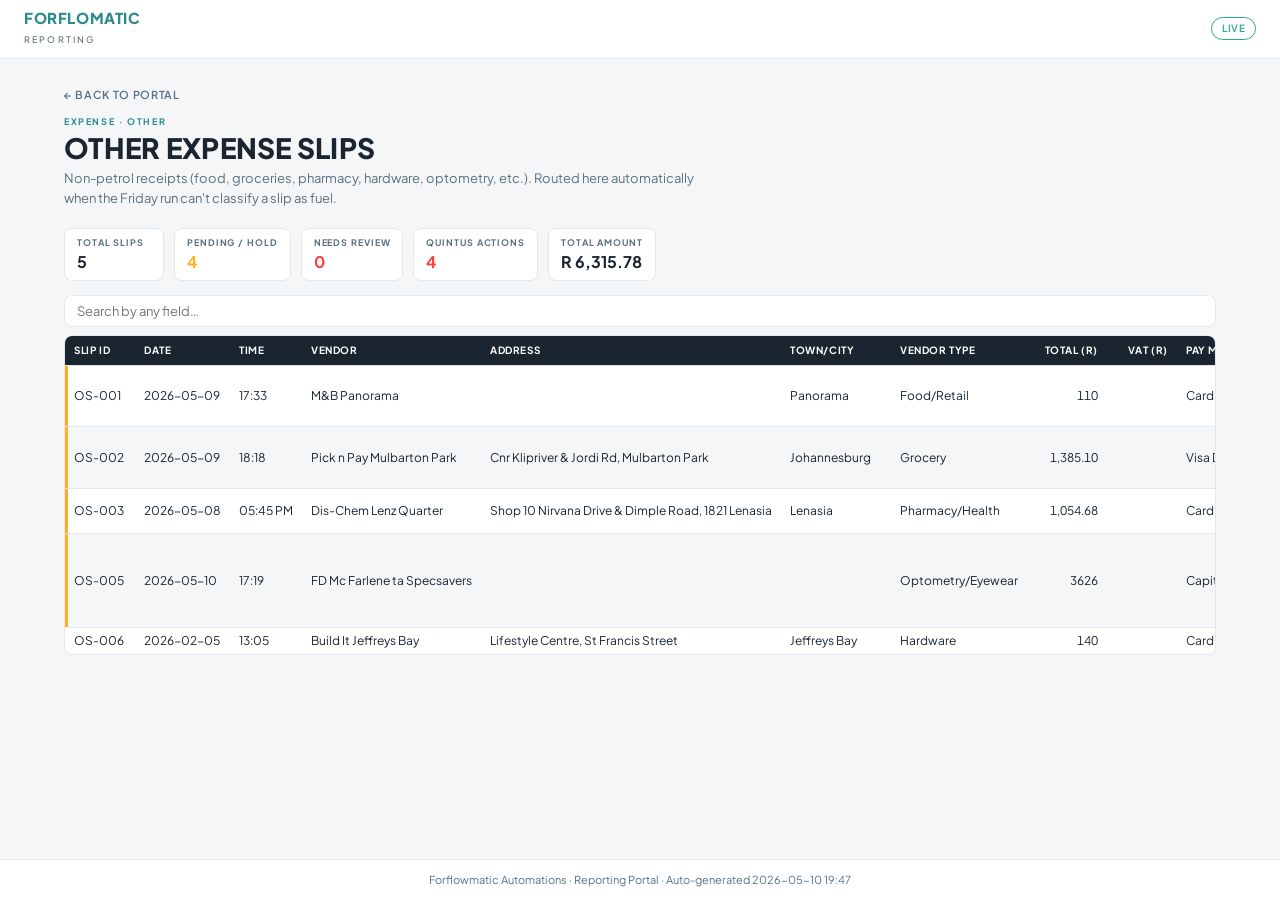
==== commit 3434c084: "Add Quintus Actions column to both trackers - Quintus Actions column now visible in both viewer tabl" ====
--- a/other-slips.html
+++ b/other-slips.html
@@ -29,6 +29,7 @@
     <div class="viewer-stat"><span class="label">Total slips</span><span class="value">5</span></div>
     <div class="viewer-stat"><span class="label">Pending / hold</span><span class="value" style="color:var(--flo-amber-alert);">4</span></div>
     <div class="viewer-stat"><span class="label">Needs review</span><span class="value" style="color:var(--flo-fault-red);">0</span></div>
+    <div class="viewer-stat"><span class="label">Quintus actions</span><span class="value" style="color:var(--flo-fault-red);">4</span></div>
     <div class="viewer-stat"><span class="label">Total amount</span><span class="value">R 6,315.78</span></div>
   </div>
 
@@ -36,13 +37,13 @@
     <input id="search" type="text" class="viewer-search" placeholder="Search by any field…">
   </div>
 
-  <div class="viewer-table-wrap"><table class="viewer-table"><colgroup><col style="width:70px"><col style="width:84px"><col style="width:64px"><col style="width:150px"><col style="width:200px"><col style="width:110px"><col style="width:120px"><col style="width:80px"><col style="width:70px"><col style="width:110px"><col style="width:80px"><col style="width:130px"><col style="width:70px"><col style="width:130px"><col style="width:200px"><col style="width:160px"><col style="width:150px"><col style="width:200px"><col style="width:90px"><col style="width:280px"></colgroup><thead><tr><th>Slip ID</th><th>Date</th><th>Time</th><th>Vendor</th><th>Address</th><th>Town/City</th><th>Vendor Type</th><th class="num">Total (R)</th><th class="num">VAT (R)</th><th>Pay Method</th><th>Card</th><th>Tx Ref</th><th>Tax Invoice</th><th>Driver</th><th>Business Purpose</th><th>Zoho Account</th><th>Linked Bank Txn</th><th>Slip File</th><th>Status</th><th>Notes</th></tr></thead><tbody><tr class="row-needs-review"><td title="OS-001">OS-001</td><td title="2026-05-09">2026-05-09</td><td title="17:33">17:33</td><td title="M&amp;B Panorama">M&amp;B Panorama</td><td></td><td title="Panorama">Panorama</td><td title="Food/Retail">Food/Retail</td><td class="num" title="110">110</td><td class="num"></td><td title="Card">Card</td><td></td><td></td><td></td><td></td><td title="PENDING - Quintus to confirm business purpose">PENDING - Quintus to confirm business purpose</td><td title="PENDING - category TBD">PENDING - category TBD</td><td></td><td title="Bank statements/Processed slips/Other/2026-05/OS-001_mb-panorama_2026-05-09.jpg">Bank statements/Processed slips/Other/2026-05/OS-001_mb-panorama_2026-05-09.jpg</td><td class="status-hold" title="Hold">Hold</td><td title="FLAG: NOT a petrol slip. Receipt appears to be food/retail purchase at M&amp;B Panorama. Image rotated 90deg and partially shadowed. Total ~R110 (subtotal ~R90, VAT ~R17.33 at 15%). Standard-rated supply. Cannot determine exact amount or business purpose. Quintus to confirm: (1) exact total, (2) business purpose, (3) whether this is a company expense or personal. No VAT number legible from image. If amount &lt; R5,000 abridged invoice sufficient. Rule: s11(a) if for trade; s23(g) personal = disallowed.">FLAG: NOT a petrol slip. Receipt appears to be food/retail purchase at M&amp;B Panorama. Image rotated 90deg and partially shadowed. Total ~R110 (subtotal ~R90, VAT ~R17.33 at 15%). Standard-rated supply. Cannot determine exact amount or business purpose. Quintus to confirm: (1) exact total, (2) business purpose, (3) whether this is a company expense or personal. No VAT number legible from image. If amount &lt; R5,000 abridged invoice sufficient. Rule: s11(a) if for trade; s23(g) personal = disallowed.</td></tr><tr class="row-needs-review"><td title="OS-002">OS-002</td><td title="2026-05-09">2026-05-09</td><td title="18:18">18:18</td><td title="Pick n Pay Mulbarton Park">Pick n Pay Mulbarton Park</td><td title="Cnr Klipriver &amp; Jordi Rd, Mulbarton Park">Cnr Klipriver &amp; Jordi Rd, Mulbarton Park</td><td title="Johannesburg">Johannesburg</td><td title="Grocery">Grocery</td><td class="num" title="1,385.10">1,385.10</td><td class="num"></td><td title="Visa Debit">Visa Debit</td><td></td><td title="TXN 802832 2629 26290276 11">TXN 802832 2629 26290276 11</td><td></td><td></td><td title="PENDING - Quintus to confirm business purpose">PENDING - Quintus to confirm business purpose</td><td title="PENDING - category TBD">PENDING - category TBD</td><td></td><td title="Bank statements/Processed slips/Other/2026-05/OS-002_picknpay-mulbarton_2026-05-09.jpg">Bank statements/Processed slips/Other/2026-05/OS-002_picknpay-mulbarton_2026-05-09.jpg</td><td class="status-hold" title="Hold">Hold</td><td title="FLAG: NOT a petrol slip. Grocery purchase at Pick n Pay Mulbarton Park. Total R1,385.10, VAT R172.61 (on standard-rated items; some items zero-rated food). Supplier VAT No: 4810193617. Tax invoice confirmed (heading &quot;TAX INVOICE&quot;). Items include ginger, beef mince, boerewors, bulk thighs, bacon, silverside, snack bar, mixed nuts, raisins, protein bar, carrots, gelspec, carrier bags. Mixed business/personal likely. FLAG: Primarily appears to be personal grocery shopping. Quintus must confirm business purpose before any deduction claimed. Personal grocery = s23(a) disallowed. If legitimate business entertainment or staff costs, requires s11(a) substantiation with full documentation.">FLAG: NOT a petrol slip. Grocery purchase at Pick n Pay Mulbarton Park. Total R1,385.10, VAT R172.61 (on standard-rated items; some items zero-rated food). Supplier VAT No: 4810193617. Tax invoice confirmed (heading &quot;TAX INVOICE&quot;). Items include ginger, beef mince, boerewors, bulk thighs, bacon, silverside, snack bar, mixed nuts, raisins, protein bar, carrots, gelspec, carrier bags. Mixed business/personal likely. FLAG: Primarily appears to be personal grocery shopping. Quintus must confirm business purpose before any deduction claimed. Personal grocery = s23(a) disallowed. If legitimate business entertainment or staff costs, requires s11(a) substantiation with full documentation.</td></tr><tr class="row-needs-review"><td title="OS-003">OS-003</td><td title="2026-05-08">2026-05-08</td><td title="05:45 PM">05:45 PM</td><td title="Dis-Chem Lenz Quarter">Dis-Chem Lenz Quarter</td><td title="Shop 10 Nirvana Drive &amp; Dimple Road, 1821 Lenasia">Shop 10 Nirvana Drive &amp; Dimple Road, 1821 Lenasia</td><td title="Lenasia">Lenasia</td><td title="Pharmacy/Health">Pharmacy/Health</td><td class="num" title="1,054.68">1,054.68</td><td class="num"></td><td title="Card Payment">Card Payment</td><td></td><td title="Rcpt 117 / Store S187 / Till 102 / Pos 0001S18708052610200001170">Rcpt 117 / Store S187 / Till 102 / Pos 0001S18708052610200001170</td><td></td><td></td><td title="PENDING - Quintus to confirm business purpose">PENDING - Quintus to confirm business purpose</td><td title="PENDING - category TBD">PENDING - category TBD</td><td></td><td title="Bank statements/Processed slips/Other/2026-05/OS-003_dischem-lenz-quarter_2026-05-08.jpg">Bank statements/Processed slips/Other/2026-05/OS-003_dischem-lenz-quarter_2026-05-08.jpg</td><td class="status-hold" title="Hold">Hold</td><td title="FLAG: NOT a petrol slip. Dis-Chem health/pharmacy purchase. Total R1,054.68, VAT R137.57 (items at 15%), zero-rated items R0 VAT. Supplier VAT No: 4820223024 (confirmed on receipt). Tax invoice confirmed. Items: potassium, magnesium glycinate, zinc, mixed nuts, jumbo mixed raisins, USN protein bar, Protex soap, plastic bag. These appear to be personal health supplements and food items. Quintus must confirm business purpose. Personal health supplements = s23(a) disallowed unless directly for trade purposes. Rule: s11(a) + s23(g) test required. Amount R1,054.68 &lt; R5,000; abridged invoice sufficient for VAT purposes.">FLAG: NOT a petrol slip. Dis-Chem health/pharmacy purchase. Total R1,054.68, VAT R137.57 (items at 15%), zero-rated items R0 VAT. Supplier VAT No: 4820223024 (confirmed on receipt). Tax invoice confirmed. Items: potassium, magnesium glycinate, zinc, mixed nuts, jumbo mixed raisins, USN protein bar, Protex soap, plastic bag. These appear to be personal health supplements and food items. Quintus must confirm business purpose. Personal health supplements = s23(a) disallowed unless directly for trade purposes. Rule: s11(a) + s23(g) test required. Amount R1,054.68 &lt; R5,000; abridged invoice sufficient for VAT purposes.</td></tr><tr class="row-needs-review"><td title="OS-005">OS-005</td><td title="2026-05-10">2026-05-10</td><td title="17:19">17:19</td><td title="FD Mc Farlene ta Specsavers">FD Mc Farlene ta Specsavers</td><td></td><td></td><td title="Optometry/Eyewear">Optometry/Eyewear</td><td class="num" title="3626">3626</td><td class="num"></td><td title="Capitec Bank EFT">Capitec Bank EFT</td><td title="Acc 80321151 (Standard Bank)">Acc 80321151 (Standard Bank)</td><td title="LAT010 / SkyQR 702f-4e73-4770">LAT010 / SkyQR 702f-4e73-4770</td><td></td><td title="Quintus Lategan">Quintus Lategan</td><td title="PENDING - Quintus to confirm business purpose">PENDING - Quintus to confirm business purpose</td><td title="PENDING - category TBD (possibly Medical Aid / Eyewear / Personal)">PENDING - category TBD (possibly Medical Aid / Eyewear / Personal)</td><td title="2026-05-10 R3626.00 (Capitec payment)">2026-05-10 R3626.00 (Capitec payment)</td><td title="Bank statements/Processed slips/Other/2026-05/OS-005_specsavers_2026-05-10.pdf">Bank statements/Processed slips/Other/2026-05/OS-005_specsavers_2026-05-10.pdf</td><td class="status-hold" title="Hold">Hold</td><td title="FLAG: NOT a petrol slip and NOT an expense slip. This is a Capitec Bank payment notification (proof of EFT) for R3,626.00 to Specsavers (FD Mc Farlene ta Specsavers, Std Bank acct 80321151). Ref LAT010. Personal optometry/eyewear purchase - NO business deduction unless prescribed corrective eyewear required for trade purposes (very narrow test). s23(a) likely applies (personal/domestic). Quintus must confirm: (1) business vs personal, (2) whether an actual tax invoice from Specsavers exists (this is only a payment notification - NOT a tax invoice; cannot claim input VAT without tax invoice). Amount R3,626 &lt; R5,000 so abridged tax invoice from Specsavers needed. DO NOT import to Zoho without Specsavers tax invoice and confirmed business purpose.">FLAG: NOT a petrol slip and NOT an expense slip. This is a Capitec Bank payment notification (proof of EFT) for R3,626.00 to Specsavers (FD Mc Farlene ta Specsavers, Std Bank acct 80321151). Ref LAT010. Personal optometry/eyewear purchase - NO business deduction unless prescribed corrective eyewear required for trade purposes (very narrow test). s23(a) likely applies (personal/domestic). Quintus must confirm: (1) business vs personal, (2) whether an actual tax invoice from Specsavers exists (this is only a payment notification - NOT a tax invoice; cannot claim input VAT without tax invoice). Amount R3,626 &lt; R5,000 so abridged tax invoice from Specsavers needed. DO NOT import to Zoho without Specsavers tax invoice and confirmed business purpose.</td></tr><tr class=""><td title="OS-006">OS-006</td><td title="2026-02-05">2026-02-05</td><td title="13:05">13:05</td><td title="Build It Jeffreys Bay">Build It Jeffreys Bay</td><td title="Lifestyle Centre, St Francis Street">Lifestyle Centre, St Francis Street</td><td title="Jeffreys Bay">Jeffreys Bay</td><td title="Hardware">Hardware</td><td class="num" title="140">140</td><td class="num"></td><td title="Card (CC)">Card (CC)</td><td></td><td title="INV1277024">INV1277024</td><td title="Y">Y</td><td title="Quintus Lategan">Quintus Lategan</td><td title="Business - Repairs &amp; Maintenance">Business - Repairs &amp; Maintenance</td><td title="Repairs &amp; Maintenance">Repairs &amp; Maintenance</td><td></td><td title="Bank statements/Processed slips/Other/2026-02/OS-006_buildit-jeffreysbay_2026-02-05.jpg">Bank statements/Processed slips/Other/2026-02/OS-006_buildit-jeffreysbay_2026-02-05.jpg</td><td class="status-reviewed" title="Reviewed">Reviewed</td><td title="Tax invoice from Build It Jeffreys Bay (INV1277024). Items: plumbing fittings. Total R140.00 incl. VAT R18.26 (excl. R121.74). Supplier VAT No: 4050269663 (confirmed on invoice). Standard-rated supply at 15% — input VAT R18.26 claimable (s20 VAT Act; abridged invoice sufficient for supply &lt;= R5,000). BACK-DATED ENTRY: slip date 2026-02-05. FLAG: Verify whether 2026-02-05 falls within the current open VAT period before claiming input VAT. If VAT period for Feb 2026 is already closed/submitted, input VAT claim must be deferred to next available period or prior period amended. Rule: s11(d) Income Tax Act (repairs, not improvements); s20 VAT Act (tax invoice). Evidence: full tax invoice on file.">Tax invoice from Build It Jeffreys Bay (INV1277024). Items: plumbing fittings. Total R140.00 incl. VAT R18.26 (excl. R121.74). Supplier VAT No: 4050269663 (confirmed on invoice). Standard-rated supply at 15% — input VAT R18.26 claimable (s20 VAT Act; abridged invoice sufficient for supply &lt;= R5,000). BACK-DATED ENTRY: slip date 2026-02-05. FLAG: Verify whether 2026-02-05 falls within the current open VAT period before claiming input VAT. If VAT period for Feb 2026 is already closed/submitted, input VAT claim must be deferred to next available period or prior period amended. Rule: s11(d) Income Tax Act (repairs, not improvements); s20 VAT Act (tax invoice). Evidence: full tax invoice on file.</td></tr></tbody></table></div>
+  <div class="viewer-table-wrap"><table class="viewer-table"><colgroup><col style="width:70px"><col style="width:84px"><col style="width:64px"><col style="width:150px"><col style="width:200px"><col style="width:110px"><col style="width:120px"><col style="width:80px"><col style="width:70px"><col style="width:110px"><col style="width:80px"><col style="width:130px"><col style="width:70px"><col style="width:130px"><col style="width:200px"><col style="width:160px"><col style="width:150px"><col style="width:200px"><col style="width:90px"><col style="width:280px"><col style="width:320px"></colgroup><thead><tr><th>Slip ID</th><th>Date</th><th>Time</th><th>Vendor</th><th>Address</th><th>Town/City</th><th>Vendor Type</th><th class="num">Total (R)</th><th class="num">VAT (R)</th><th>Pay Method</th><th>Card</th><th>Tx Ref</th><th>Tax Invoice</th><th>Driver</th><th>Business Purpose</th><th>Zoho Account</th><th>Linked Bank Txn</th><th>Slip File</th><th>Status</th><th>Notes</th><th>Quintus Actions</th></tr></thead><tbody><tr class="row-needs-review"><td title="OS-001">OS-001</td><td title="2026-05-09">2026-05-09</td><td title="17:33">17:33</td><td title="M&amp;B Panorama">M&amp;B Panorama</td><td></td><td title="Panorama">Panorama</td><td title="Food/Retail">Food/Retail</td><td class="num" title="110">110</td><td class="num"></td><td title="Card">Card</td><td></td><td></td><td></td><td></td><td title="PENDING - Quintus to confirm business purpose">PENDING - Quintus to confirm business purpose</td><td title="PENDING - category TBD">PENDING - category TBD</td><td></td><td title="Bank statements/Processed slips/Other/2026-05/OS-001_mb-panorama_2026-05-09.jpg">Bank statements/Processed slips/Other/2026-05/OS-001_mb-panorama_2026-05-09.jpg</td><td class="status-hold" title="Hold">Hold</td><td title="FLAG: NOT a petrol slip. Receipt appears to be food/retail purchase at M&amp;B Panorama. Image rotated 90deg and partially shadowed. Total ~R110 (subtotal ~R90, VAT ~R17.33 at 15%). Standard-rated supply. Cannot determine exact amount or business purpose. Quintus to confirm: (1) exact total, (2) business purpose, (3) whether this is a company expense or personal. No VAT number legible from image. If amount &lt; R5,000 abridged invoice sufficient. Rule: s11(a) if for trade; s23(g) personal = disallowed.">FLAG: NOT a petrol slip. Receipt appears to be food/retail purchase at M&amp;B Panorama. Image rotated 90deg and partially shadowed. Total ~R110 (subtotal ~R90, VAT ~R17.33 at 15%). Standard-rated supply. Cannot determine exact amount or business purpose. Quintus to confirm: (1) exact total, (2) business purpose, (3) whether this is a company expense or personal. No VAT number legible from image. If amount &lt; R5,000 abridged invoice sufficient. Rule: s11(a) if for trade; s23(g) personal = disallowed.</td><td class="action action-set" title="Confirm business vs personal. If business, source a clearer tax invoice (current image is partially shadowed).">Confirm business vs personal. If business, source a clearer tax invoice (current image is partially shadowed).</td></tr><tr class="row-needs-review"><td title="OS-002">OS-002</td><td title="2026-05-09">2026-05-09</td><td title="18:18">18:18</td><td title="Pick n Pay Mulbarton Park">Pick n Pay Mulbarton Park</td><td title="Cnr Klipriver &amp; Jordi Rd, Mulbarton Park">Cnr Klipriver &amp; Jordi Rd, Mulbarton Park</td><td title="Johannesburg">Johannesburg</td><td title="Grocery">Grocery</td><td class="num" title="1,385.10">1,385.10</td><td class="num"></td><td title="Visa Debit">Visa Debit</td><td></td><td title="TXN 802832 2629 26290276 11">TXN 802832 2629 26290276 11</td><td></td><td></td><td title="PENDING - Quintus to confirm business purpose">PENDING - Quintus to confirm business purpose</td><td title="PENDING - category TBD">PENDING - category TBD</td><td></td><td title="Bank statements/Processed slips/Other/2026-05/OS-002_picknpay-mulbarton_2026-05-09.jpg">Bank statements/Processed slips/Other/2026-05/OS-002_picknpay-mulbarton_2026-05-09.jpg</td><td class="status-hold" title="Hold">Hold</td><td title="FLAG: NOT a petrol slip. Grocery purchase at Pick n Pay Mulbarton Park. Total R1,385.10, VAT R172.61 (on standard-rated items; some items zero-rated food). Supplier VAT No: 4810193617. Tax invoice confirmed (heading &quot;TAX INVOICE&quot;). Items include ginger, beef mince, boerewors, bulk thighs, bacon, silverside, snack bar, mixed nuts, raisins, protein bar, carrots, gelspec, carrier bags. Mixed business/personal likely. FLAG: Primarily appears to be personal grocery shopping. Quintus must confirm business purpose before any deduction claimed. Personal grocery = s23(a) disallowed. If legitimate business entertainment or staff costs, requires s11(a) substantiation with full documentation.">FLAG: NOT a petrol slip. Grocery purchase at Pick n Pay Mulbarton Park. Total R1,385.10, VAT R172.61 (on standard-rated items; some items zero-rated food). Supplier VAT No: 4810193617. Tax invoice confirmed (heading &quot;TAX INVOICE&quot;). Items include ginger, beef mince, boerewors, bulk thighs, bacon, silverside, snack bar, mixed nuts, raisins, protein bar, carrots, gelspec, carrier bags. Mixed business/personal likely. FLAG: Primarily appears to be personal grocery shopping. Quintus must confirm business purpose before any deduction claimed. Personal grocery = s23(a) disallowed. If legitimate business entertainment or staff costs, requires s11(a) substantiation with full documentation.</td><td class="action action-set" title="Confirm business purpose. Likely personal grocery shopping; if business, justify per s11(a) before any deduction.">Confirm business purpose. Likely personal grocery shopping; if business, justify per s11(a) before any deduction.</td></tr><tr class="row-needs-review"><td title="OS-003">OS-003</td><td title="2026-05-08">2026-05-08</td><td title="05:45 PM">05:45 PM</td><td title="Dis-Chem Lenz Quarter">Dis-Chem Lenz Quarter</td><td title="Shop 10 Nirvana Drive &amp; Dimple Road, 1821 Lenasia">Shop 10 Nirvana Drive &amp; Dimple Road, 1821 Lenasia</td><td title="Lenasia">Lenasia</td><td title="Pharmacy/Health">Pharmacy/Health</td><td class="num" title="1,054.68">1,054.68</td><td class="num"></td><td title="Card Payment">Card Payment</td><td></td><td title="Rcpt 117 / Store S187 / Till 102 / Pos 0001S18708052610200001170">Rcpt 117 / Store S187 / Till 102 / Pos 0001S18708052610200001170</td><td></td><td></td><td title="PENDING - Quintus to confirm business purpose">PENDING - Quintus to confirm business purpose</td><td title="PENDING - category TBD">PENDING - category TBD</td><td></td><td title="Bank statements/Processed slips/Other/2026-05/OS-003_dischem-lenz-quarter_2026-05-08.jpg">Bank statements/Processed slips/Other/2026-05/OS-003_dischem-lenz-quarter_2026-05-08.jpg</td><td class="status-hold" title="Hold">Hold</td><td title="FLAG: NOT a petrol slip. Dis-Chem health/pharmacy purchase. Total R1,054.68, VAT R137.57 (items at 15%), zero-rated items R0 VAT. Supplier VAT No: 4820223024 (confirmed on receipt). Tax invoice confirmed. Items: potassium, magnesium glycinate, zinc, mixed nuts, jumbo mixed raisins, USN protein bar, Protex soap, plastic bag. These appear to be personal health supplements and food items. Quintus must confirm business purpose. Personal health supplements = s23(a) disallowed unless directly for trade purposes. Rule: s11(a) + s23(g) test required. Amount R1,054.68 &lt; R5,000; abridged invoice sufficient for VAT purposes.">FLAG: NOT a petrol slip. Dis-Chem health/pharmacy purchase. Total R1,054.68, VAT R137.57 (items at 15%), zero-rated items R0 VAT. Supplier VAT No: 4820223024 (confirmed on receipt). Tax invoice confirmed. Items: potassium, magnesium glycinate, zinc, mixed nuts, jumbo mixed raisins, USN protein bar, Protex soap, plastic bag. These appear to be personal health supplements and food items. Quintus must confirm business purpose. Personal health supplements = s23(a) disallowed unless directly for trade purposes. Rule: s11(a) + s23(g) test required. Amount R1,054.68 &lt; R5,000; abridged invoice sufficient for VAT purposes.</td><td class="action action-set" title="Confirm business purpose. Personal health supplements normally disallowed under s23(a).">Confirm business purpose. Personal health supplements normally disallowed under s23(a).</td></tr><tr class="row-needs-review"><td title="OS-005">OS-005</td><td title="2026-05-10">2026-05-10</td><td title="17:19">17:19</td><td title="FD Mc Farlene ta Specsavers">FD Mc Farlene ta Specsavers</td><td></td><td></td><td title="Optometry/Eyewear">Optometry/Eyewear</td><td class="num" title="3626">3626</td><td class="num"></td><td title="Capitec Bank EFT">Capitec Bank EFT</td><td title="Acc 80321151 (Standard Bank)">Acc 80321151 (Standard Bank)</td><td title="LAT010 / SkyQR 702f-4e73-4770">LAT010 / SkyQR 702f-4e73-4770</td><td></td><td title="Quintus Lategan">Quintus Lategan</td><td title="PENDING - Quintus to confirm business purpose">PENDING - Quintus to confirm business purpose</td><td title="PENDING - category TBD (possibly Medical Aid / Eyewear / Personal)">PENDING - category TBD (possibly Medical Aid / Eyewear / Personal)</td><td title="2026-05-10 R3626.00 (Capitec payment)">2026-05-10 R3626.00 (Capitec payment)</td><td title="Bank statements/Processed slips/Other/2026-05/OS-005_specsavers_2026-05-10.pdf">Bank statements/Processed slips/Other/2026-05/OS-005_specsavers_2026-05-10.pdf</td><td class="status-hold" title="Hold">Hold</td><td title="FLAG: NOT a petrol slip and NOT an expense slip. This is a Capitec Bank payment notification (proof of EFT) for R3,626.00 to Specsavers (FD Mc Farlene ta Specsavers, Std Bank acct 80321151). Ref LAT010. Personal optometry/eyewear purchase - NO business deduction unless prescribed corrective eyewear required for trade purposes (very narrow test). s23(a) likely applies (personal/domestic). Quintus must confirm: (1) business vs personal, (2) whether an actual tax invoice from Specsavers exists (this is only a payment notification - NOT a tax invoice; cannot claim input VAT without tax invoice). Amount R3,626 &lt; R5,000 so abridged tax invoice from Specsavers needed. DO NOT import to Zoho without Specsavers tax invoice and confirmed business purpose.">FLAG: NOT a petrol slip and NOT an expense slip. This is a Capitec Bank payment notification (proof of EFT) for R3,626.00 to Specsavers (FD Mc Farlene ta Specsavers, Std Bank acct 80321151). Ref LAT010. Personal optometry/eyewear purchase - NO business deduction unless prescribed corrective eyewear required for trade purposes (very narrow test). s23(a) likely applies (personal/domestic). Quintus must confirm: (1) business vs personal, (2) whether an actual tax invoice from Specsavers exists (this is only a payment notification - NOT a tax invoice; cannot claim input VAT without tax invoice). Amount R3,626 &lt; R5,000 so abridged tax invoice from Specsavers needed. DO NOT import to Zoho without Specsavers tax invoice and confirmed business purpose.</td><td class="action action-set" title="Request the actual tax invoice from Specsavers. Current file is only a Capitec payment notification — cannot claim input VAT without a SARS-compliant tax invoice. Also confirm business purpose (eyewear is normally personal).">Request the actual tax invoice from Specsavers. Current file is only a Capitec payment notification — cannot claim input VAT without a SARS-compliant tax invoice. Also confirm business purpose (eyewear is normally personal).</td></tr><tr class=""><td title="OS-006">OS-006</td><td title="2026-02-05">2026-02-05</td><td title="13:05">13:05</td><td title="Build It Jeffreys Bay">Build It Jeffreys Bay</td><td title="Lifestyle Centre, St Francis Street">Lifestyle Centre, St Francis Street</td><td title="Jeffreys Bay">Jeffreys Bay</td><td title="Hardware">Hardware</td><td class="num" title="140">140</td><td class="num"></td><td title="Card (CC)">Card (CC)</td><td></td><td title="INV1277024">INV1277024</td><td title="Y">Y</td><td title="Quintus Lategan">Quintus Lategan</td><td title="Business - Repairs &amp; Maintenance">Business - Repairs &amp; Maintenance</td><td title="Repairs &amp; Maintenance">Repairs &amp; Maintenance</td><td></td><td title="Bank statements/Processed slips/Other/2026-02/OS-006_buildit-jeffreysbay_2026-02-05.jpg">Bank statements/Processed slips/Other/2026-02/OS-006_buildit-jeffreysbay_2026-02-05.jpg</td><td class="status-reviewed" title="Reviewed">Reviewed</td><td title="Tax invoice from Build It Jeffreys Bay (INV1277024). Items: plumbing fittings. Total R140.00 incl. VAT R18.26 (excl. R121.74). Supplier VAT No: 4050269663 (confirmed on invoice). Standard-rated supply at 15% — input VAT R18.26 claimable (s20 VAT Act; abridged invoice sufficient for supply &lt;= R5,000). BACK-DATED ENTRY: slip date 2026-02-05. FLAG: Verify whether 2026-02-05 falls within the current open VAT period before claiming input VAT. If VAT period for Feb 2026 is already closed/submitted, input VAT claim must be deferred to next available period or prior period amended. Rule: s11(d) Income Tax Act (repairs, not improvements); s20 VAT Act (tax invoice). Evidence: full tax invoice on file.">Tax invoice from Build It Jeffreys Bay (INV1277024). Items: plumbing fittings. Total R140.00 incl. VAT R18.26 (excl. R121.74). Supplier VAT No: 4050269663 (confirmed on invoice). Standard-rated supply at 15% — input VAT R18.26 claimable (s20 VAT Act; abridged invoice sufficient for supply &lt;= R5,000). BACK-DATED ENTRY: slip date 2026-02-05. FLAG: Verify whether 2026-02-05 falls within the current open VAT period before claiming input VAT. If VAT period for Feb 2026 is already closed/submitted, input VAT claim must be deferred to next available period or prior period amended. Rule: s11(d) Income Tax Act (repairs, not improvements); s20 VAT Act (tax invoice). Evidence: full tax invoice on file.</td><td class="action"></td></tr></tbody></table></div>
 </main>
 <footer class="flo-footer">
   Forflowmatic Automations · Reporting Portal · Auto-generated <span id="genTs"></span>
 </footer>
 <script>
-  document.getElementById('genTs').textContent = '2026-05-10 19:38';
+  document.getElementById('genTs').textContent = '2026-05-10 19:47';
   const search = document.getElementById('search');
   const rows = document.querySelectorAll('.viewer-table tbody tr');
   search.addEventListener('input', () => {
--- a/assets/style.css
+++ b/assets/style.css
@@ -384,3 +384,27 @@
 
 .row-needs-review td:first-child { box-shadow: inset 3px 0 0 var(--flo-amber-alert); }
 .row-rejected     td:first-child { box-shadow: inset 3px 0 0 var(--flo-fault-red); }
+
+/* Quintus Actions column — flagged in fault-red so outstanding work is obvious */
+table.viewer-table td.action {
+  font-weight: 500;
+  color: var(--muted);
+  font-style: italic;
+}
+table.viewer-table td.action.action-set {
+  color: var(--flo-fault-red);
+  font-weight: 600;
+  font-style: normal;
+  background: var(--flo-fault-bg) !important;
+  white-space: normal;        /* let action text wrap so it's readable */
+  line-height: 1.35;
+  vertical-align: top;
+  padding-top: 6px;
+  padding-bottom: 6px;
+}
+table.viewer-table tbody tr:hover td.action.action-set {
+  background: #FFD8D8 !important;
+}
+table.viewer-table th:last-child {
+  background: var(--flo-fault-red);
+}
